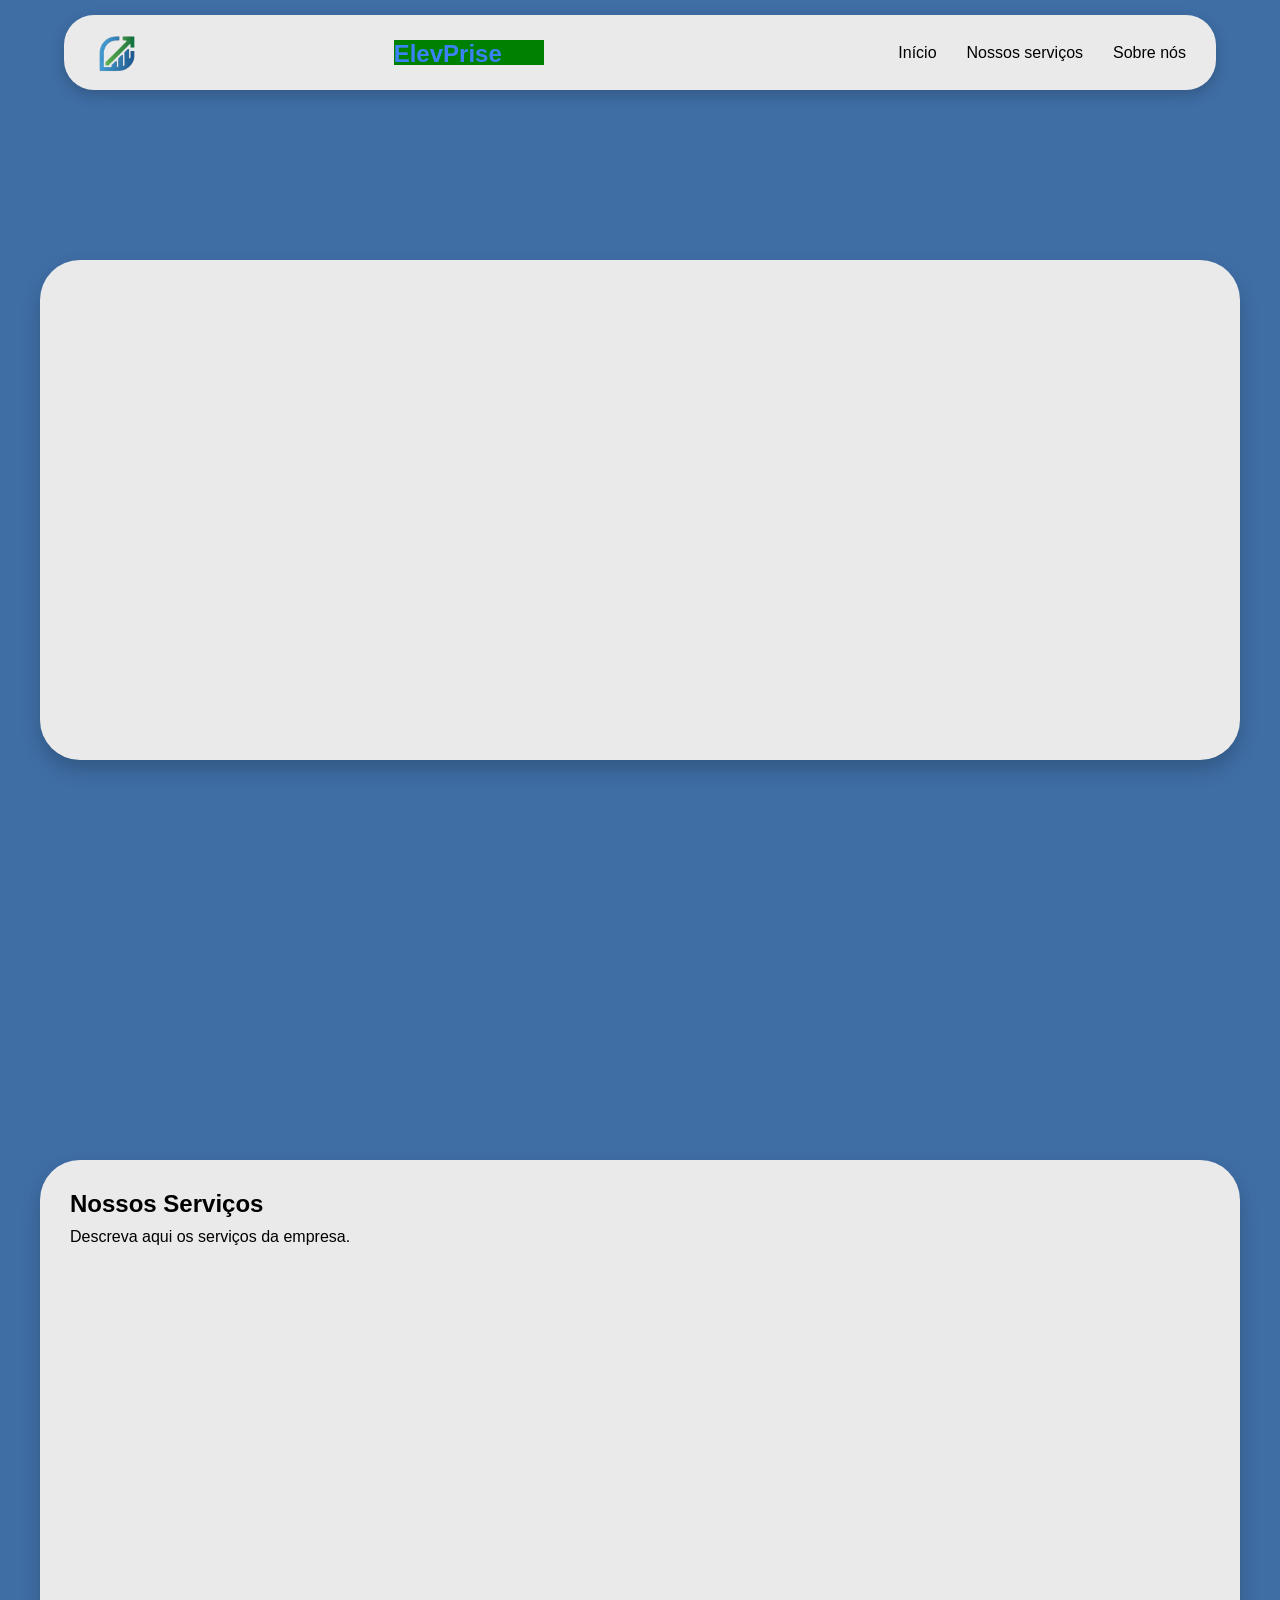
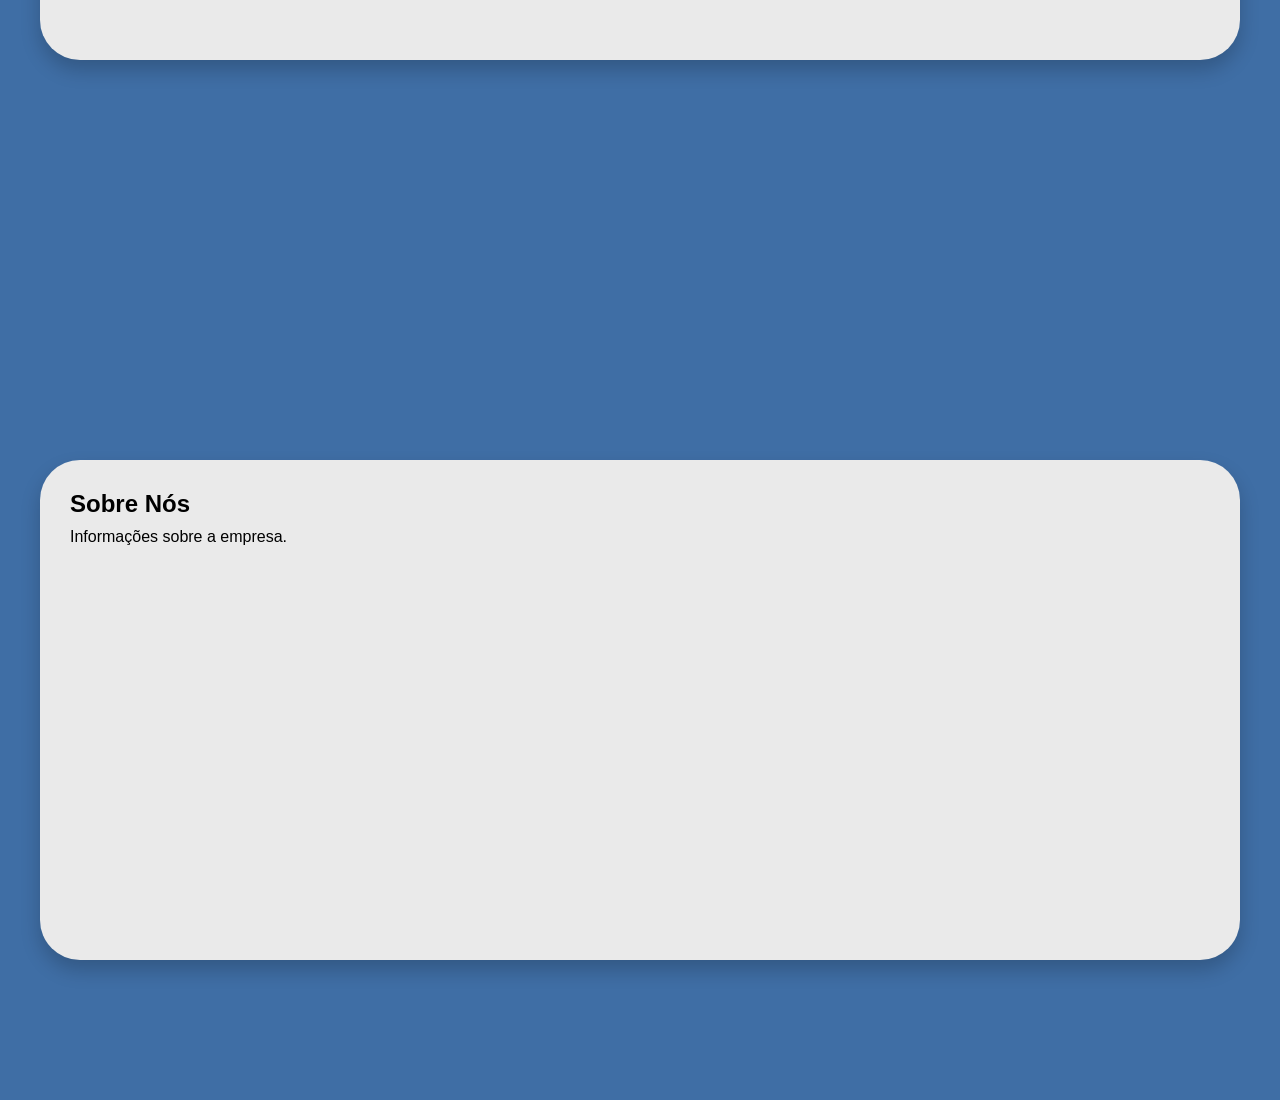
==== index.html @ 260c991c "base do site" ====
<!DOCTYPE html>
<html lang="pt-BR">
<head>
    <meta charset="UTF-8">
    <meta name="viewport" content="width=device-width, initial-scale=1.0">
    <title>ElevPrise</title>
    <link rel="stylesheet" href="style.css">
</head>
<body>

    <!-- HEADER -->
    <header>
        <div class="container nav">
            <div class="logo_simbol"></div>
            <div class="logo">ElevPrise</div>

            <nav>
                <ul>
                    <li><a href="#home">Início</a></li>
                    <li><a href="#servicos">Nossos serviços</a></li>
                    <li><a href="#sobre">Sobre nós</a></li>
                </ul>
            </nav>
        </div>
    </header>

    <!-- HERO -->
     <div class="body_site">
    <section id="home" class="section hero">
        <div class="box"></div>
    </section>

    <!-- SERVIÇOS -->
    <section id="servicos" class="section blue">
        <div class="box">
            <h2>Nossos Serviços</h2>
            <p>Descreva aqui os serviços da empresa.</p>
        </div>
    </section>

    <!-- SOBRE -->
    <section id="sobre" class="section blue">
        <div class="box">
            <h2>Sobre Nós</h2>
            <p>Informações sobre a empresa.</p>
        </div>
    </section>
    </div>

    <script src="script.js"></script>
</body>
</html>
---- style.css ----
/* RESET */
* {
    margin: 0;
    padding: 0;
    box-sizing: border-box;
    font-family: Arial, sans-serif;
}

/* BODY */
body {
    background: #1e1e1e;
}

/* HEADER FIXO */
header {
    position: fixed;
    top: 0;
    width: 100%;
    z-index: 1000;
    padding: 15px 0;
}

/* NAVBAR */
.nav {
    width: 90%;
    margin: auto;
    background: #eaeaea;
    border-radius: 30px;
    padding: 15px 30px;
    display: flex;
    justify-content: space-between;
    align-items: center;

    box-shadow: 0 5px 15px rgba(0,0,0,0.2);
}

/* LOGO */
.logo_simbol{
    display: flex;
    width: 45px;
    height: 45px;
    background-image:url(./src/img/elev_prise_logo.png);
    background-size: cover;

}
.logo {
    display: flex;
     width: 150px;
    height: 25px;
    margin-right: 100px;
    font-size: 24px;
    font-weight: bold;
    color: #3b82f6;
    background-image: url(./src/img/ele_pise_nome.png);
    background-size: cover;
    background-color: green;  
}

/* MENU */
nav ul {
    display: flex;
    list-style: none;
    gap: 30px;
}

nav a {
    text-decoration: none;
    color: #000;
    font-weight: 500;
    transition: 0.3s;
}

nav a:hover {
    color: #3b82f6;
}

/* SECTIONS */
.section {
    min-height: 100vh;
    padding-top: 120px; /* espaço pro header */
    display: flex;
    justify-content: center;
    align-items: center;
}

/* CORES */
.hero {
    background: #3f6ea5;
}

.blue {
    background: #3f6ea5;
}

/* BOXES (igual ao seu layout) */
.box {
    width: 100%;
    max-width: 1200px;
    height: 500px;
    background: #eaeaea;
    border-radius: 40px;
    padding: 30px;

    box-shadow: 0 10px 20px rgba(0,0,0,0.2);
}

/* TEXT */
h2 {
    margin-bottom: 10px;
}
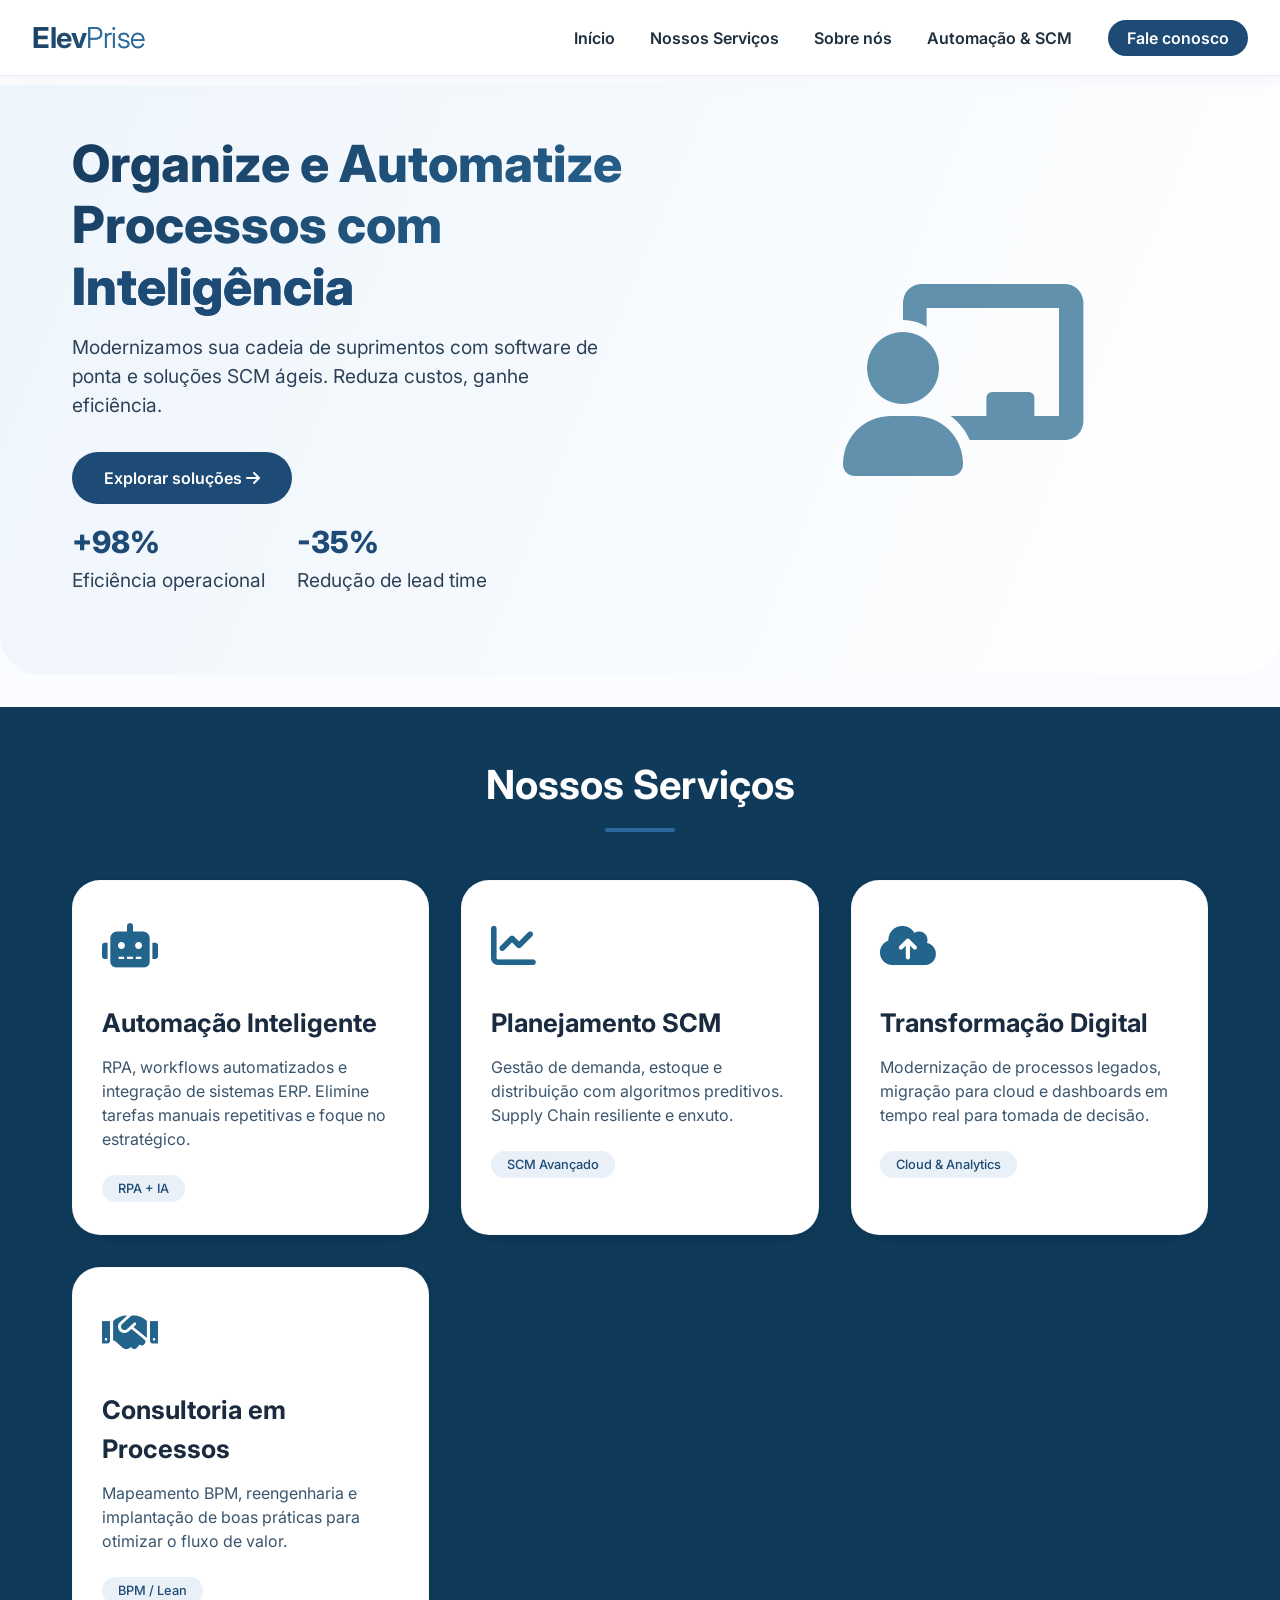
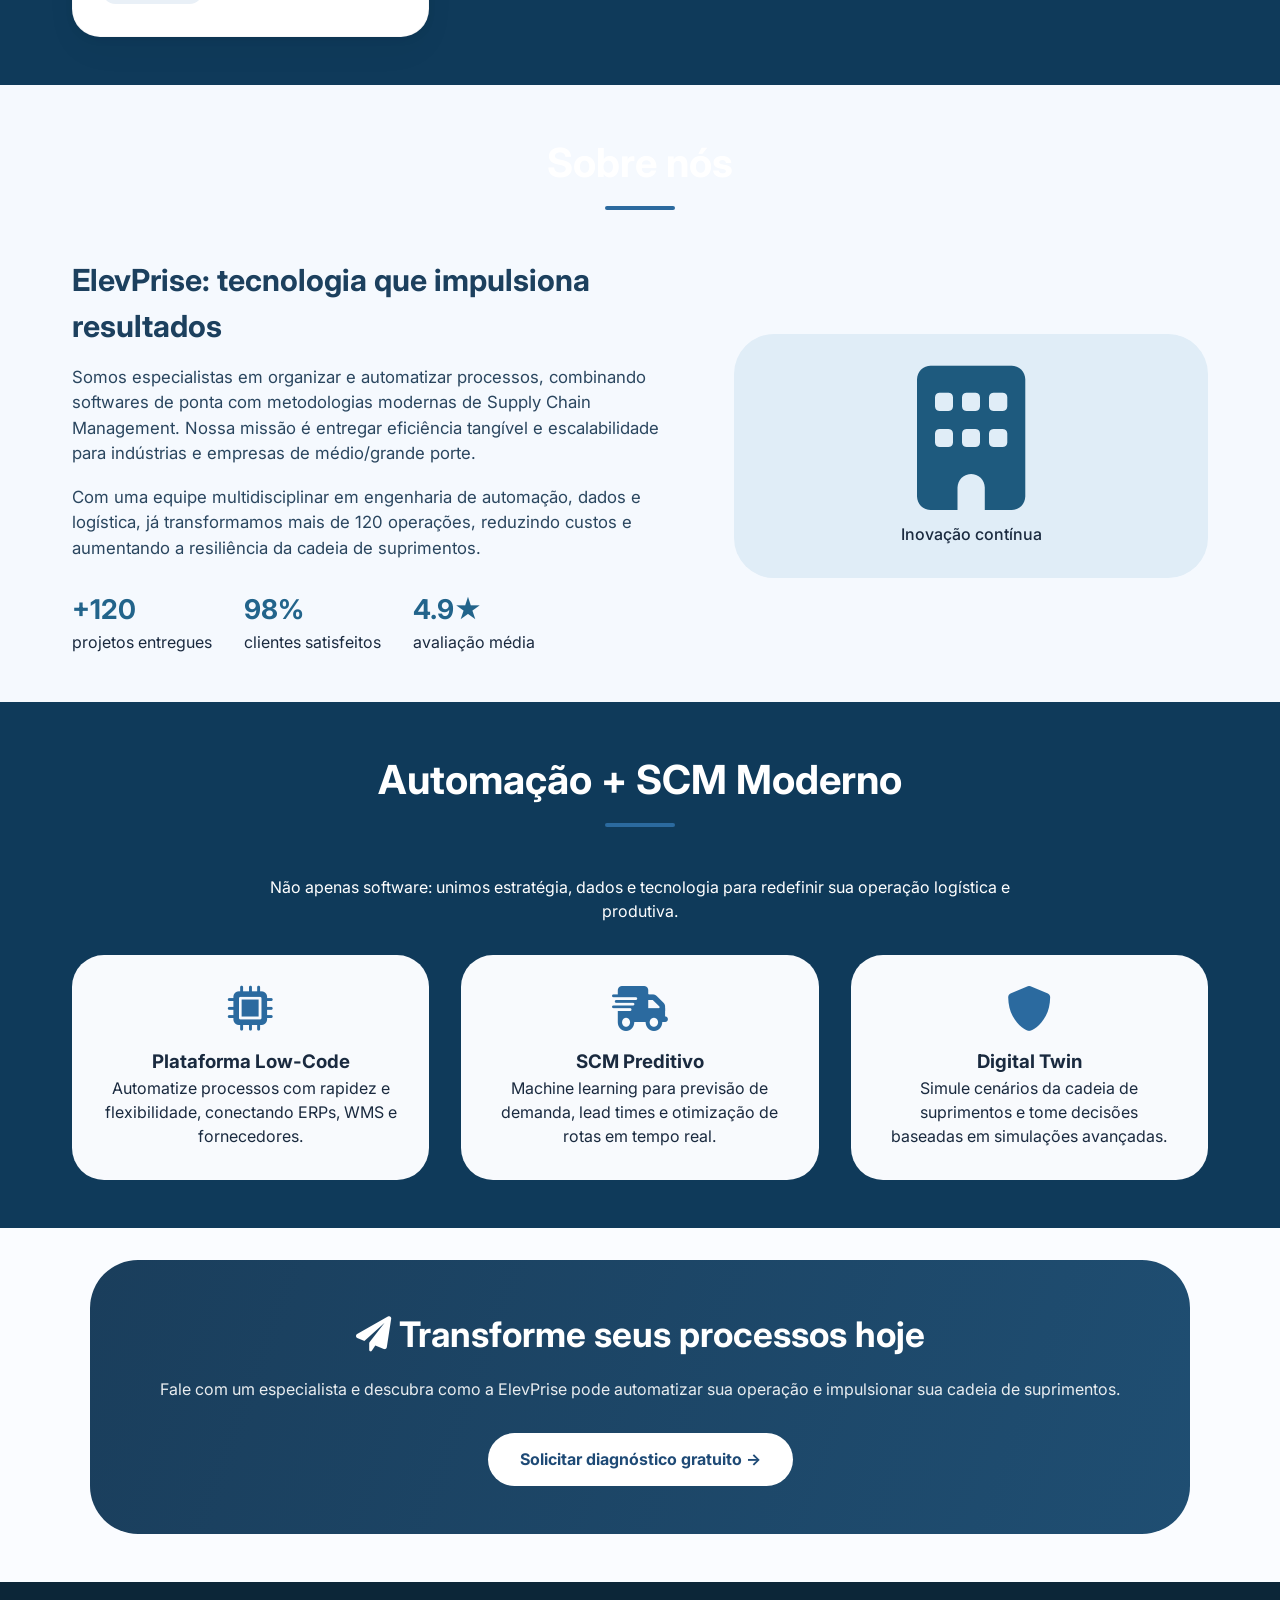
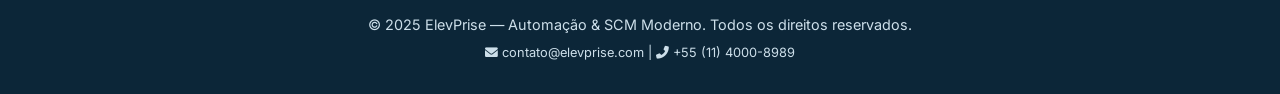
==== commit 4c3ac430: "alterou a estrutura do site" ====
--- a/index.html
+++ b/index.html
@@ -2,51 +2,688 @@
 <html lang="pt-BR">
 <head>
     <meta charset="UTF-8">
-    <meta name="viewport" content="width=device-width, initial-scale=1.0">
-    <title>ElevPrise</title>
-    <link rel="stylesheet" href="style.css">
+    <meta name="viewport" content="width=device-width, initial-scale=1.0, user-scalable=yes">
+    <title>ElevPrise | Automação e SCM Moderno</title>
+    <!-- Google Fonts para tipografia moderna e clean -->
+    <link href="https://fonts.googleapis.com/css2?family=Inter:opsz,wght@14..32,300;14..32,400;14..32,500;14..32,600;14..32,700&display=swap" rel="stylesheet">
+    <!-- Font Awesome 6 (free icons) -->
+    <link rel="stylesheet" href="https://cdnjs.cloudflare.com/ajax/libs/font-awesome/6.0.0-beta3/css/all.min.css">
+    <style>
+        /* RESET & BASE */
+        * {
+            margin: 0;
+            padding: 0;
+            box-sizing: border-box;
+        }
+
+        body {
+            font-family: 'Inter', sans-serif;
+            background-color: #fafcff;
+            color: #1a2a3f;
+            scroll-behavior: smooth; /* suavidade adicional */
+            line-height: 1.5;
+        }
+
+        /* --- NAVBAR FIXA (topo fixo) --- */
+        .navbar {
+            position: fixed;
+            top: 0;
+            left: 0;
+            width: 100%;
+            background: rgba(255, 255, 255, 0.96);
+            backdrop-filter: blur(8px);
+            box-shadow: 0 4px 20px rgba(0, 0, 0, 0.03), 0 1px 0 rgba(0, 0, 0, 0.05);
+            z-index: 1000;
+            padding: 1rem 2rem;
+            transition: all 0.2s ease;
+        }
+
+        .nav-container {
+            max-width: 1280px;
+            margin: 0 auto;
+            display: flex;
+            align-items: center;
+            justify-content: space-between;
+            flex-wrap: wrap;
+        }
+
+        .logo {
+            font-size: 1.8rem;
+            font-weight: 700;
+            letter-spacing: -0.5px;
+            background: linear-gradient(135deg, #1A3E60, #2B5F8A);
+            background-clip: text;
+            -webkit-background-clip: text;
+            color: transparent;
+            cursor: default;
+        }
+
+        .logo span {
+            font-weight: 300;
+            color: #2c6e9e;
+            background: none;
+            -webkit-background-clip: unset;
+            background-clip: unset;
+            color: #2c6e9e;
+        }
+
+        .nav-links {
+            display: flex;
+            gap: 2.2rem;
+            list-style: none;
+        }
+
+        .nav-links li a {
+            text-decoration: none;
+            font-weight: 600;
+            font-size: 1rem;
+            color: #1e2f3e;
+            transition: 0.2s;
+            padding: 0.5rem 0;
+            border-bottom: 2px solid transparent;
+        }
+
+        .nav-links li a:hover {
+            color: #2b6a9f;
+            border-bottom-color: #2b6a9f;
+        }
+
+        /* Botão contato no navbar (opcional, mas moderno) */
+        .nav-btn {
+            background: #1e4a76;
+            color: white !important;
+            padding: 0.5rem 1.2rem !important;
+            border-radius: 40px;
+            border-bottom: none !important;
+            transition: 0.2s;
+        }
+
+        .nav-btn:hover {
+            background: #0f3b5e;
+            transform: translateY(-1px);
+        }
+
+        /* MAIN CONTENT: espaçamento para compensar navbar fixa */
+        main {
+            padding-top: 85px;
+        }
+
+        /* Seções padrão */
+        section {
+            scroll-margin-top: 90px; /* ancora suave para navbar fixa não cobrir título */
+        }
+
+        .container {
+            max-width: 1200px;
+            margin: 0 auto;
+            padding: 3rem 2rem;
+        }
+
+        /* Hero (início) */
+        .hero {
+            background: linear-gradient(112deg, #eef5fc 0%, #ffffff 100%);
+            border-radius: 0 0 40px 40px;
+            margin-bottom: 2rem;
+        }
+
+        .hero-grid {
+            display: flex;
+            align-items: center;
+            justify-content: space-between;
+            flex-wrap: wrap;
+            gap: 2rem;
+        }
+
+        .hero-content {
+            flex: 1;
+        }
+
+        .hero-content h1 {
+            font-size: 3.2rem;
+            font-weight: 800;
+            line-height: 1.2;
+            background: linear-gradient(145deg, #163A5C, #2C6E9E);
+            background-clip: text;
+            -webkit-background-clip: text;
+            color: transparent;
+            margin-bottom: 1rem;
+        }
+
+        .hero-content p {
+            font-size: 1.2rem;
+            color: #2c4258;
+            max-width: 550px;
+            margin-bottom: 2rem;
+        }
+
+        .hero-stats {
+            display: flex;
+            gap: 2rem;
+            margin-top: 1rem;
+        }
+
+        .stat-item h3 {
+            font-size: 1.9rem;
+            font-weight: 800;
+            color: #1e4a76;
+        }
+
+        .hero-image {
+            flex: 0.8;
+            text-align: center;
+        }
+
+        .hero-image i {
+            font-size: 12rem;
+            color: #22648b;
+            opacity: 0.7;
+        }
+
+        .btn-primary {
+            background: #1e4a76;
+            color: white;
+            padding: 0.9rem 2rem;
+            border-radius: 40px;
+            font-weight: 600;
+            border: none;
+            cursor: pointer;
+            transition: 0.2s;
+            font-size: 1rem;
+            display: inline-block;
+            text-decoration: none;
+        }
+
+        .btn-primary:hover {
+            background: #0f3a5a;
+            transform: translateY(-2px);
+            box-shadow: 0 8px 20px rgba(0,0,0,0.05);
+        }
+
+        /* Seção Nossos Serviços */
+        .servicos {
+            background-color: #0f3a5a;
+        }
+
+        .section-title {
+            font-size: 2.5rem;
+            font-weight: 700;
+            text-align: center;
+            margin-bottom: 3rem;
+            position: relative;
+            color: #fff;
+        }
+
+        .section-title:after {
+            content: '';
+            width: 70px;
+            height: 4px;
+            background: #2b6a9f;
+            display: block;
+            margin: 0.8rem auto 0;
+            border-radius: 4px;
+        }
+
+        .cards-grid {
+            display: grid;
+            grid-template-columns: repeat(auto-fit, minmax(290px, 1fr));
+            gap: 2rem;
+        }
+
+        .card {
+            background: white;
+            border-radius: 28px;
+            padding: 2rem 1.8rem;
+            box-shadow: 0 15px 35px rgba(0, 0, 0, 0.03), 0 3px 8px rgba(0, 0, 0, 0.05);
+            transition: all 0.25s ease;
+            border: 1px solid rgba(0,0,0,0.03);
+        }
+
+        .card:hover {
+            transform: translateY(-6px);
+            box-shadow: 0 25px 40px rgba(0, 0, 0, 0.08);
+            border-color: #cbdde9;
+        }
+
+        .card-icon {
+            font-size: 2.8rem;
+            color: #22648b;
+            margin-bottom: 1.5rem;
+        }
+
+        .card h3 {
+            font-size: 1.6rem;
+            margin-bottom: 0.8rem;
+        }
+
+        .card p {
+            color: #3a556e;
+            margin-bottom: 1.5rem;
+        }
+
+        .badge {
+            display: inline-block;
+            background: #e9f0f7;
+            padding: 0.25rem 1rem;
+            border-radius: 20px;
+            font-size: 0.8rem;
+            font-weight: 500;
+            color: #1e4a76;
+        }
+
+        /* Seção Sobre Nós */
+        .sobre {
+            background: #f5f9fe;
+        }
+
+        .sobre-content {
+            display: flex;
+            flex-wrap: wrap;
+            gap: 3rem;
+            align-items: center;
+        }
+
+        .sobre-text {
+            flex: 1.2;
+        }
+
+        .sobre-text h3 {
+            font-size: 1.9rem;
+            margin-bottom: 1rem;
+            color: #1c405e;
+        }
+
+        .sobre-text p {
+            margin-bottom: 1.2rem;
+            font-size: 1.05rem;
+            color: #2a465f;
+        }
+
+        .sobre-stats {
+            display: flex;
+            gap: 2rem;
+            margin-top: 1.8rem;
+        }
+
+        .sobre-stats div strong {
+            font-size: 1.7rem;
+            color: #22648b;
+        }
+
+        .sobre-img {
+            flex: 0.8;
+            background: #e0edf7;
+            border-radius: 40px;
+            padding: 2rem;
+            text-align: center;
+        }
+
+        .sobre-img i {
+            font-size: 9rem;
+            color: #1e5a7e;
+        }
+
+        /* Seção Automação SCM (diferencial moderno) */
+        .automacao {
+            background:#0f3a5a;
+;
+        }
+
+        .diferencial-grid {
+            display: flex;
+            flex-wrap: wrap;
+            gap: 2rem;
+            margin-top: 2rem;
+        }
+
+        .dif-item {
+            flex: 1;
+            background: #f8fafd;
+            border-radius: 32px;
+            padding: 2rem;
+            text-align: center;
+            transition: 0.2s;
+        }
+
+        .dif-item i {
+            font-size: 2.8rem;
+            color: #2b6a9f;
+            margin-bottom: 1rem;
+        }
+
+        /* Contato / CTA final */
+        .contato {
+            background: linear-gradient(110deg, #1a3e5c, #1f4e72);
+            color: white;
+            border-radius: 48px;
+            margin: 2rem auto 3rem;
+            max-width: 1100px;
+            text-align: center;
+        }
+
+        .contato .container {
+            padding: 3rem 2rem;
+        }
+
+        .contato h2 {
+            font-size: 2.2rem;
+            margin-bottom: 1rem;
+        }
+
+        .contato p {
+            margin-bottom: 2rem;
+            opacity: 0.9;
+        }
+
+        .btn-light {
+            background: white;
+            color: #1e4a76;
+            padding: 0.9rem 2rem;
+            border-radius: 40px;
+            font-weight: 700;
+            text-decoration: none;
+            transition: 0.2s;
+            display: inline-block;
+        }
+
+        .btn-light:hover {
+            background: #eef3fc;
+            transform: scale(1.02);
+        }
+
+        /* Footer */
+        footer {
+            background: #0c2638;
+            color: #cddfea;
+            padding: 2rem;
+            text-align: center;
+            font-size: 0.9rem;
+            margin-top: 2rem;
+        }
+
+        /* Responsivo */
+        @media (max-width: 800px) {
+            .nav-container {
+                flex-direction: column;
+                gap: 1rem;
+            }
+            .nav-links {
+                gap: 1.2rem;
+                flex-wrap: wrap;
+                justify-content: center;
+            }
+            .hero-content h1 {
+                font-size: 2.2rem;
+            }
+            .hero-image i {
+                font-size: 7rem;
+            }
+            .section-title {
+                font-size: 2rem;
+            }
+            .container {
+                padding: 2rem 1.5rem;
+            }
+        }
+
+        @media (max-width: 550px) {
+            .hero-stats {
+                flex-direction: column;
+                gap: 0.5rem;
+            }
+            .cards-grid {
+                grid-template-columns: 1fr;
+            }
+            .sobre-stats {
+                flex-direction: column;
+                gap: 0.8rem;
+            }
+        }
+
+        /* animação de fade leve (extra) */
+        .fade-up {
+            animation: fadeUp 0.6s ease-out;
+        }
+        @keyframes fadeUp {
+            from {
+                opacity: 0;
+                transform: translateY(18px);
+            }
+            to {
+                opacity: 1;
+                transform: translateY(0);
+            }
+        }
+    </style>
 </head>
 <body>
 
-    <!-- HEADER -->
-    <header>
-        <div class="container nav">
-            <div class="logo_simbol"></div>
-            <div class="logo">ElevPrise</div>
-
-            <nav>
-                <ul>
-                    <li><a href="#home">Início</a></li>
-                    <li><a href="#servicos">Nossos serviços</a></li>
-                    <li><a href="#sobre">Sobre nós</a></li>
-                </ul>
-            </nav>
+    <!-- BARRA FIXA (topo) com navegação interna -->
+    <nav class="navbar">
+        <div class="nav-container">
+            <div class="logo">Elev<span>Prise</span></div>
+            <ul class="nav-links">
+                <li><a href="#home">Início</a></li>
+                <li><a href="#servicos">Nossos Serviços</a></li>
+                <li><a href="#sobre">Sobre nós</a></li>
+                <li><a href="#automacao">Automação & SCM</a></li>
+                <li><a href="#contato" class="nav-btn">Fale conosco</a></li>
+            </ul>
         </div>
-    </header>
-
-    <!-- HERO -->
-     <div class="body_site">
-    <section id="home" class="section hero">
-        <div class="box"></div>
-    </section>
-
-    <!-- SERVIÇOS -->
-    <section id="servicos" class="section blue">
-        <div class="box">
-            <h2>Nossos Serviços</h2>
-            <p>Descreva aqui os serviços da empresa.</p>
+    </nav>
+
+    <main>
+        <!-- Seção home (âncora #home) - igual à primeira imagem visual: apresentação com destaque -->
+        <section id="home" class="hero">
+            <div class="container">
+                <div class="hero-grid">
+                    <div class="hero-content fade-up">
+                        <h1>Organize e Automatize<br>Processos com <span style="color:#1e4a76;">Inteligência</span></h1>
+                        <p>Modernizamos sua cadeia de suprimentos com software de ponta e soluções SCM ágeis. Reduza custos, ganhe eficiência.</p>
+                        <a href="#servicos" class="btn-primary">Explorar soluções <i class="fas fa-arrow-right"></i></a>
+                        <div class="hero-stats">
+                            <div class="stat-item"><h3>+98%</h3><p>Eficiência operacional</p></div>
+                            <div class="stat-item"><h3>-35%</h3><p>Redução de lead time</p></div>
+                        </div>
+                    </div>
+                    <div class="hero-image">
+                        <i class="fas fa-chalkboard-user"></i>
+                        <!-- ícone representando automação -->
+                    </div>
+                </div>
+            </div>
+        </section>
+
+        <!-- NOSSOS SERVIÇOS - Conteúdo correspondente à foto 2 e 1, quando clicar no botão do topo direciona até aqui -->
+        <section id="servicos" class="servicos">
+            <div class="container">
+                <h2 class="section-title">Nossos Serviços</h2>
+                <div class="cards-grid">
+                    <div class="card">
+                        <div class="card-icon"><i class="fas fa-robot"></i></div>
+                        <h3>Automação Inteligente</h3>
+                        <p>RPA, workflows automatizados e integração de sistemas ERP. Elimine tarefas manuais repetitivas e foque no estratégico.</p>
+                        <span class="badge">RPA + IA</span>
+                    </div>
+                    <div class="card">
+                        <div class="card-icon"><i class="fas fa-chart-line"></i></div>
+                        <h3>Planejamento SCM</h3>
+                        <p>Gestão de demanda, estoque e distribuição com algoritmos preditivos. Supply Chain resiliente e enxuto.</p>
+                        <span class="badge">SCM Avançado</span>
+                    </div>
+                    <div class="card">
+                        <div class="card-icon"><i class="fas fa-cloud-upload-alt"></i></div>
+                        <h3>Transformação Digital</h3>
+                        <p>Modernização de processos legados, migração para cloud e dashboards em tempo real para tomada de decisão.</p>
+                        <span class="badge">Cloud & Analytics</span>
+                    </div>
+                    <div class="card">
+                        <div class="card-icon"><i class="fas fa-handshake"></i></div>
+                        <h3>Consultoria em Processos</h3>
+                        <p>Mapeamento BPM, reengenharia e implantação de boas práticas para otimizar o fluxo de valor.</p>
+                        <span class="badge">BPM / Lean</span>
+                    </div>
+                </div>
+            </div>
+        </section>
+
+        <!-- SOBRE NÓS -->
+        <section id="sobre" class="sobre">
+            <div class="container">
+                <h2 class="section-title" >Sobre nós</h2>
+                <div class="sobre-content">
+                    <div class="sobre-text">
+                        <h3>ElevPrise: tecnologia que impulsiona resultados</h3>
+                        <p>Somos especialistas em organizar e automatizar processos, combinando softwares de ponta com metodologias modernas de Supply Chain Management. Nossa missão é entregar eficiência tangível e escalabilidade para indústrias e empresas de médio/grande porte.</p>
+                        <p>Com uma equipe multidisciplinar em engenharia de automação, dados e logística, já transformamos mais de 120 operações, reduzindo custos e aumentando a resiliência da cadeia de suprimentos.</p>
+                        <div class="sobre-stats">
+                            <div><strong>+120</strong> <br>projetos entregues</div>
+                            <div><strong>98%</strong> <br>clientes satisfeitos</div>
+                            <div><strong>4.9★</strong> <br>avaliação média</div>
+                        </div>
+                    </div>
+                    <div class="sobre-img">
+                        <i class="fas fa-building"></i>
+                        <p style="margin-top: 12px; font-weight: 500;">Inovação contínua</p>
+                    </div>
+                </div>
+            </div>
+        </section>
+
+        <!-- Seção específica de AUTOMAÇÃO E SCM (alternativas modernas) como solicitado: "empresa que organiza e automatiza processos, por software ou alternativas modernas de scm" -->
+        <section id="automacao" class="automacao">
+            <div class="container">
+                <h2 class="section-title">Automação + SCM Moderno</h2>
+                <p style="text-align: center; max-width: 800px; margin: 0 auto 2rem auto; color: #ffffff;">Não apenas software: unimos estratégia, dados e tecnologia para redefinir sua operação logística e produtiva.</p>
+                <div class="diferencial-grid">
+                    <div class="dif-item">
+                        <i class="fas fa-microchip"></i>
+                        <h3>Plataforma Low-Code</h3>
+                        <p>Automatize processos com rapidez e flexibilidade, conectando ERPs, WMS e fornecedores.</p>
+                    </div>
+                    <div class="dif-item">
+                        <i class="fas fa-truck-fast"></i>
+                        <h3>SCM Preditivo</h3>
+                        <p>Machine learning para previsão de demanda, lead times e otimização de rotas em tempo real.</p>
+                    </div>
+                    <div class="dif-item">
+                        <i class="fas fa-shield-alt"></i>
+                        <h3>Digital Twin</h3>
+                        <p>Simule cenários da cadeia de suprimentos e tome decisões baseadas em simulações avançadas.</p>
+                    </div>
+                </div>
+            </div>
+        </section>
+
+        <!-- Área de contato / orçamento que complementa a experiência e fecha o site -->
+        <section id="contato" class="contato">
+            <div class="container">
+                <h2><i class="fas fa-paper-plane"></i> Transforme seus processos hoje</h2>
+                <p>Fale com um especialista e descubra como a ElevPrise pode automatizar sua operação e impulsionar sua cadeia de suprimentos.</p>
+                <a href="#" class="btn-light" id="openContactModal">Solicitar diagnóstico gratuito →</a>
+            </div>
+        </section>
+    </main>
+
+    <footer>
+        <p>© 2025 ElevPrise — Automação & SCM Moderno. Todos os direitos reservados.</p>
+        <p style="margin-top: 0.5rem; font-size: 0.8rem;"><i class="fas fa-envelope"></i> contato@elevprise.com  |  <i class="fas fa-phone-alt"></i> +55 (11) 4000-8989</p>
+    </footer>
+
+    <!-- Modal simples de contato para demonstrar interação (opcional, mas enriquece) -->
+    <div id="modalContato" style="display: none; position: fixed; top: 0; left: 0; width: 100%; height: 100%; background: rgba(0,0,0,0.5); backdrop-filter: blur(4px); justify-content: center; align-items: center; z-index: 2000;">
+        <div style="background: white; max-width: 450px; width: 90%; border-radius: 32px; padding: 2rem; text-align: center; box-shadow: 0 25px 40px rgba(0,0,0,0.2);">
+            <i class="fas fa-check-circle" style="font-size: 3rem; color: #1e4a76; margin-bottom: 1rem;"></i>
+            <h3 style="margin-bottom: 0.5rem;">Vamos conversar!</h3>
+            <p style="margin-bottom: 1.5rem;">Deixe seu e-mail ou telefone e retornamos em até 24h.</p>
+            <input type="email" placeholder="seu@email.com" id="modalEmail" style="width: 100%; padding: 12px; border-radius: 60px; border: 1px solid #ccc; margin-bottom: 1rem;">
+            <div style="display: flex; gap: 10px; justify-content: center;">
+                <button id="fecharModal" style="background: #eef2f5; border: none; padding: 10px 24px; border-radius: 40px; cursor: pointer;">Fechar</button>
+                <button id="enviarModal" style="background: #1e4a76; color: white; border: none; padding: 10px 24px; border-radius: 40px; cursor: pointer;">Enviar</button>
+            </div>
         </div>
-    </section>
-
-    <!-- SOBRE -->
-    <section id="sobre" class="section blue">
-        <div class="box">
-            <h2>Sobre Nós</h2>
-            <p>Informações sobre a empresa.</p>
-        </div>
-    </section>
     </div>
 
-    <script src="script.js"></script>
+    <!-- JavaScript pequeno para garantir rolagem suave adicional, fechamento de modal e uma leve interação -->
+    <script>
+        (function() {
+            // Garantir que todos os links internos com # rolem suavemente mesmo com scroll-behavior: smooth
+            const linksInternos = document.querySelectorAll('a[href^="#"]');
+            linksInternos.forEach(link => {
+                link.addEventListener('click', function(e) {
+                    const hash = this.getAttribute('href');
+                    if (hash === "#" || hash === "") return;
+                    const targetElement = document.querySelector(hash);
+                    if (targetElement) {
+                        e.preventDefault();
+                        const offsetTop = targetElement.offsetTop - 85; // compensar navbar fixa
+                        window.scrollTo({
+                            top: offsetTop,
+                            behavior: 'smooth'
+                        });
+                        // Atualizar url hash sem saltar abruptamente
+                        history.pushState(null, null, hash);
+                    }
+                });
+            });
+
+            // Modal de contato (pequeno extra, mas sem conflito)
+            const modal = document.getElementById('modalContato');
+            const openBtn = document.getElementById('openContactModal');
+            const closeModalBtn = document.getElementById('fecharModal');
+            const enviarBtn = document.getElementById('enviarModal');
+
+            if (openBtn && modal) {
+                openBtn.addEventListener('click', (e) => {
+                    e.preventDefault();
+                    modal.style.display = 'flex';
+                });
+                const closeModal = () => {
+                    modal.style.display = 'none';
+                };
+                if (closeModalBtn) closeModalBtn.addEventListener('click', closeModal);
+                if (enviarBtn) {
+                    enviarBtn.addEventListener('click', () => {
+                        const emailInput = document.getElementById('modalEmail');
+                        if (emailInput && emailInput.value.trim() !== "") {
+                            alert(`Obrigado! Em breve entraremos em contato com ${emailInput.value.trim()}.`);
+                            modal.style.display = 'none';
+                            emailInput.value = '';
+                        } else {
+                            alert("Por favor, insira um e-mail válido para contato.");
+                        }
+                    });
+                }
+                // fechar ao clicar fora do conteúdo
+                modal.addEventListener('click', (e) => {
+                    if (e.target === modal) modal.style.display = 'none';
+                });
+            }
+
+            // Adicionar uma classe de animação sutil nos cards conforme scroll (apenas para experiência)
+            const cards = document.querySelectorAll('.card, .dif-item, .sobre-text');
+            const observer = new IntersectionObserver((entries) => {
+                entries.forEach(entry => {
+                    if (entry.isIntersecting) {
+                        entry.target.style.opacity = '1';
+                        entry.target.style.transform = 'translateY(0)';
+                        observer.unobserve(entry.target);
+                    }
+                });
+            }, { threshold: 0.1, rootMargin: '0px 0px -20px 0px' });
+
+            cards.forEach(card => {
+                card.style.opacity = '0';
+                card.style.transform = 'translateY(18px)';
+                card.style.transition = 'opacity 0.5s ease, transform 0.5s ease';
+                observer.observe(card);
+            });
+
+            // garantir que hero fade-up já aparece (já tem classe fade-up)
+            document.querySelectorAll('.fade-up').forEach(el => {
+                el.style.opacity = '1';
+                el.style.transform = 'translateY(0)';
+            });
+        })();
+    </script>
 </body>
 </html>
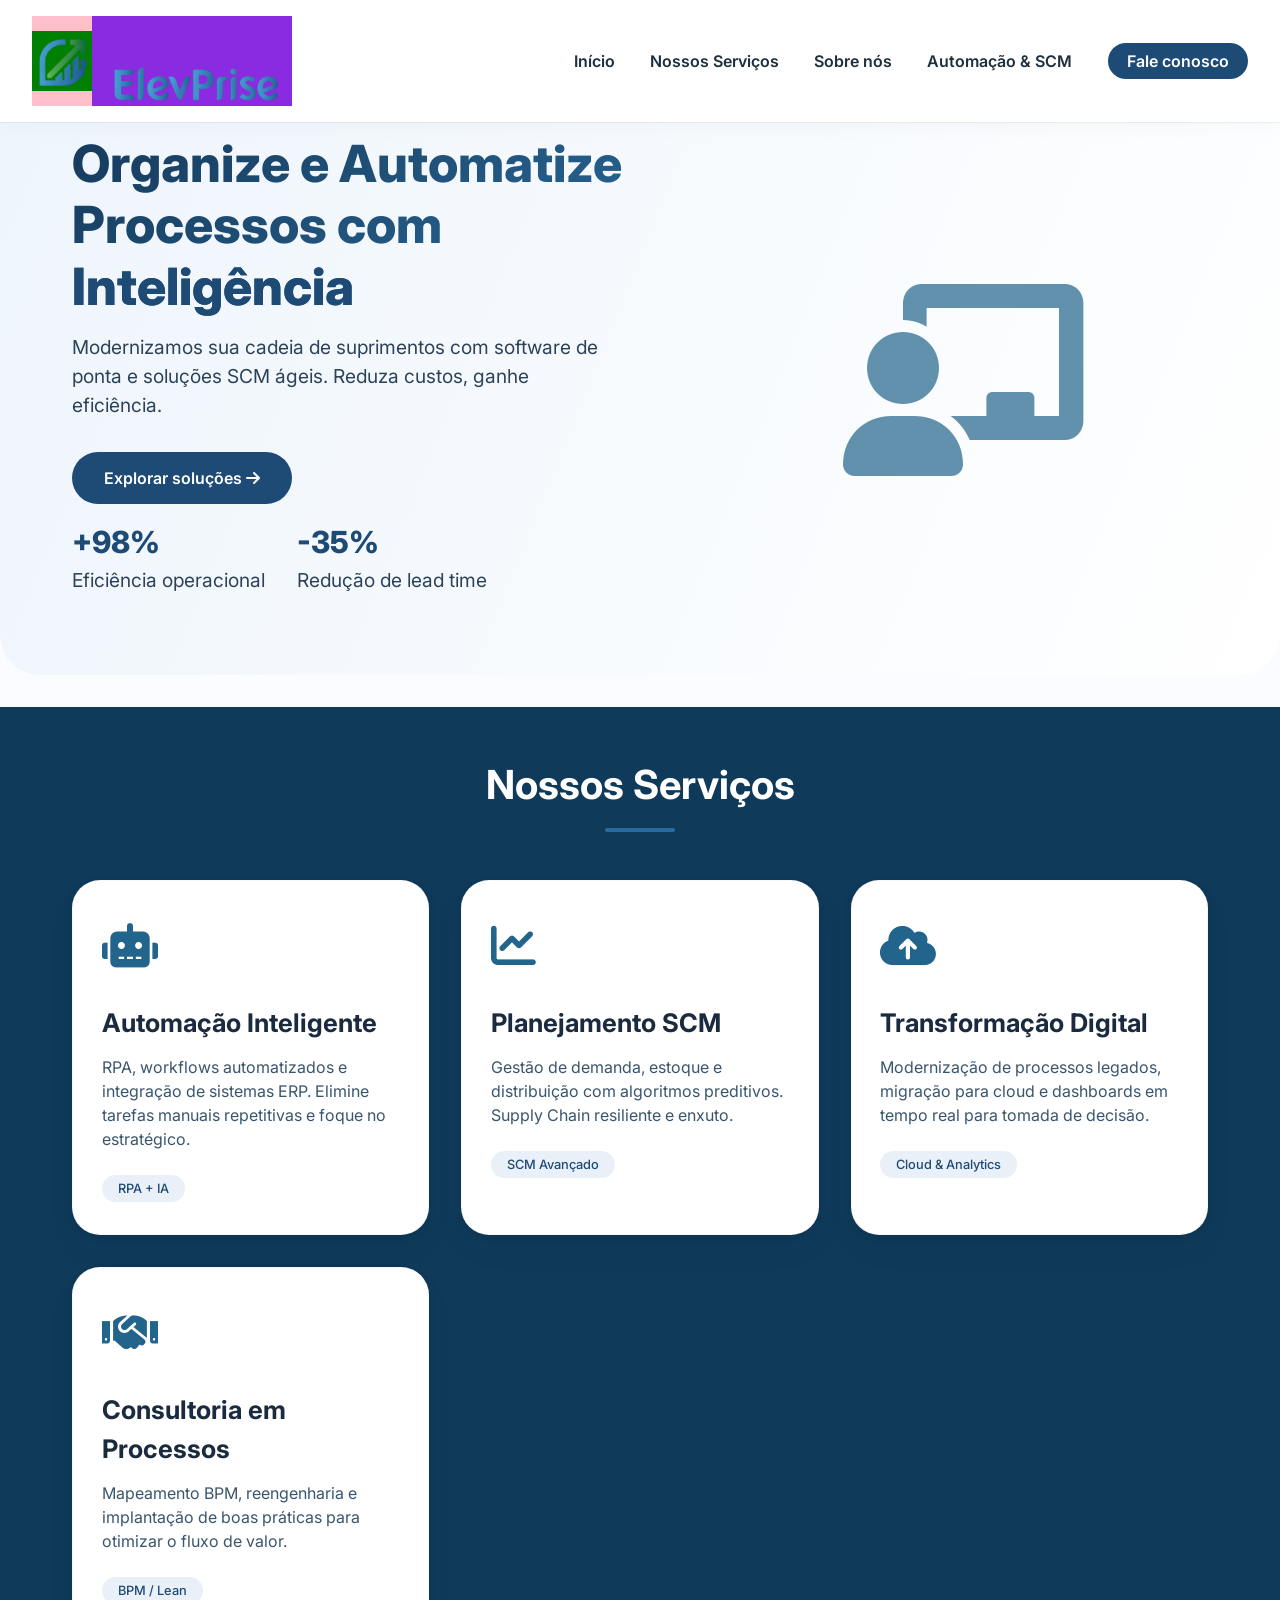
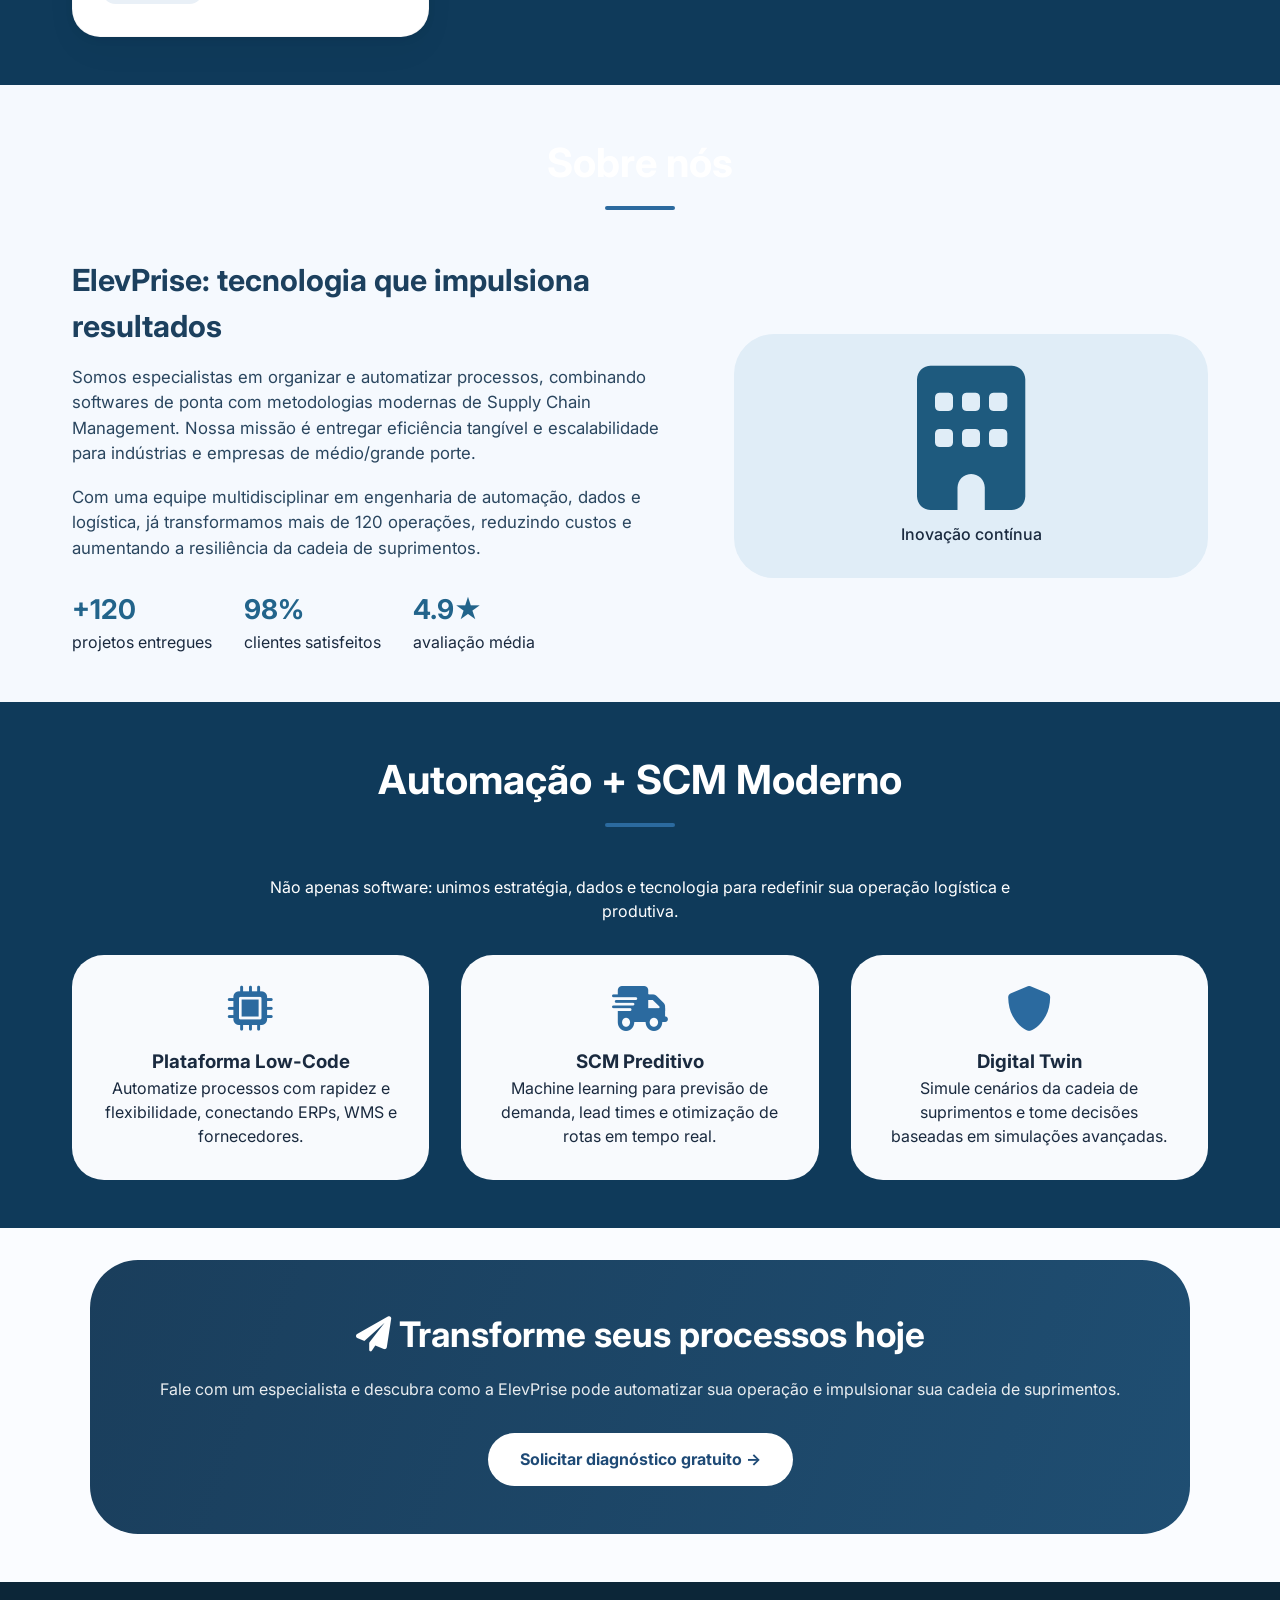
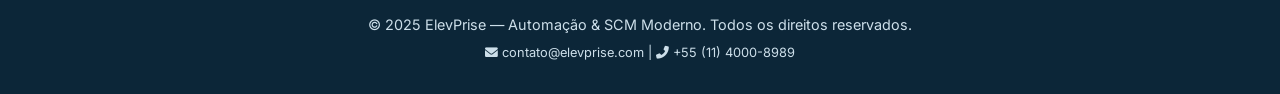
==== commit e2368c11: "coloquei a logo" ====
--- a/index.html
+++ b/index.html
@@ -46,25 +46,35 @@
             justify-content: space-between;
             flex-wrap: wrap;
         }
+        .logo_conteiner{
+            display: flex;
+            flex-direction: row;
+            align-items: center;
+            justify-content: center;
+            background-color: pink;
+        }
+
+        .img_logo{
+            width: 60px;
+            height: 60px;
+            align-items: center;
+            justify-content: center;
+            background-image: url(./src/img/elev_prise_logo.png);
+            background-size: cover;
+            background-color: green;
+
+        }
 
         .logo {
-            font-size: 1.8rem;
-            font-weight: 700;
-            letter-spacing: -0.5px;
-            background: linear-gradient(135deg, #1A3E60, #2B5F8A);
-            background-clip: text;
-            -webkit-background-clip: text;
-            color: transparent;
+            background-image: url(./src/img/ele_pise_nome.png);
+            background-size: cover;
+            width: 200px;
+            height: 90px;
             cursor: default;
-        }
-
-        .logo span {
-            font-weight: 300;
-            color: #2c6e9e;
-            background: none;
-            -webkit-background-clip: unset;
-            background-clip: unset;
-            color: #2c6e9e;
+            align-items: center;
+            justify-content: center;
+            background-color: blueviolet;
+           
         }
 
         .nav-links {
@@ -460,7 +470,10 @@
     <!-- BARRA FIXA (topo) com navegação interna -->
     <nav class="navbar">
         <div class="nav-container">
-            <div class="logo">Elev<span>Prise</span></div>
+          <div class="logo_conteiner">
+             <div class="img_logo"></div>
+             <div class="logo"></div>
+          </div>
             <ul class="nav-links">
                 <li><a href="#home">Início</a></li>
                 <li><a href="#servicos">Nossos Serviços</a></li>
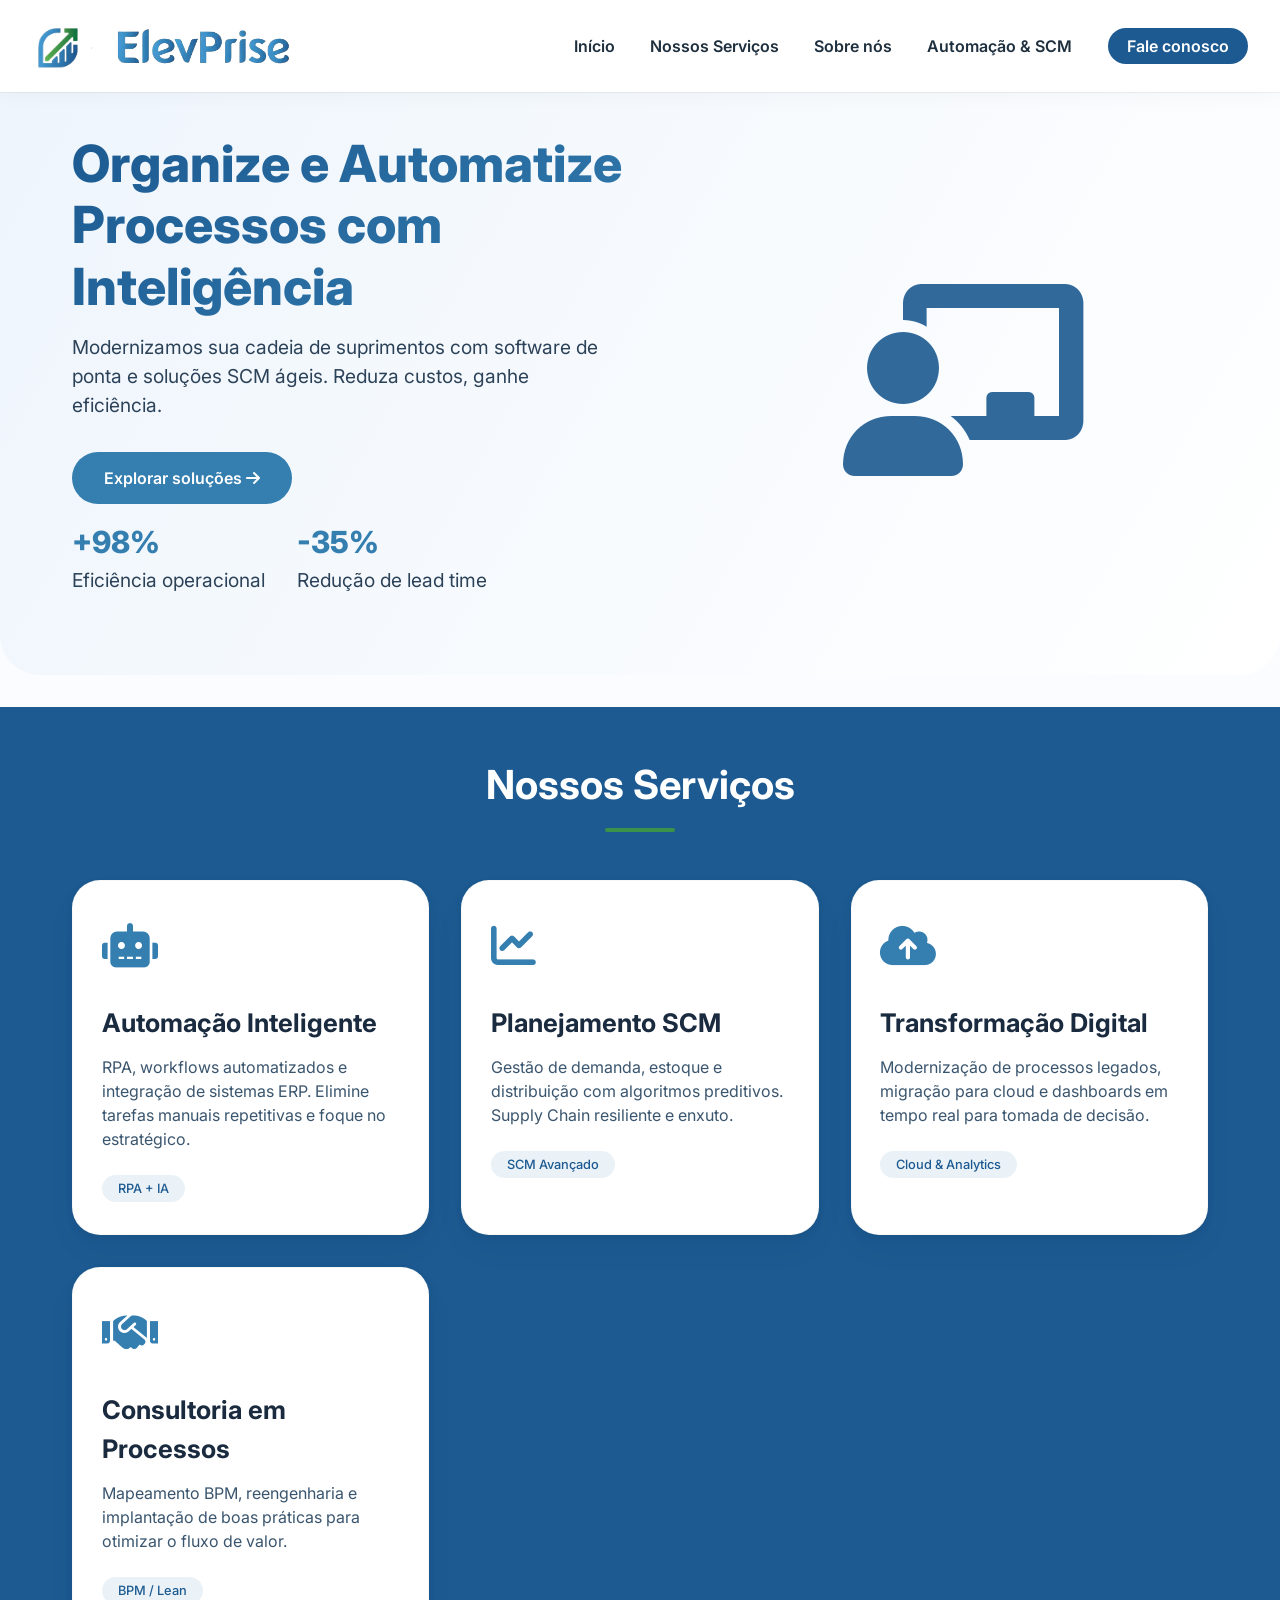
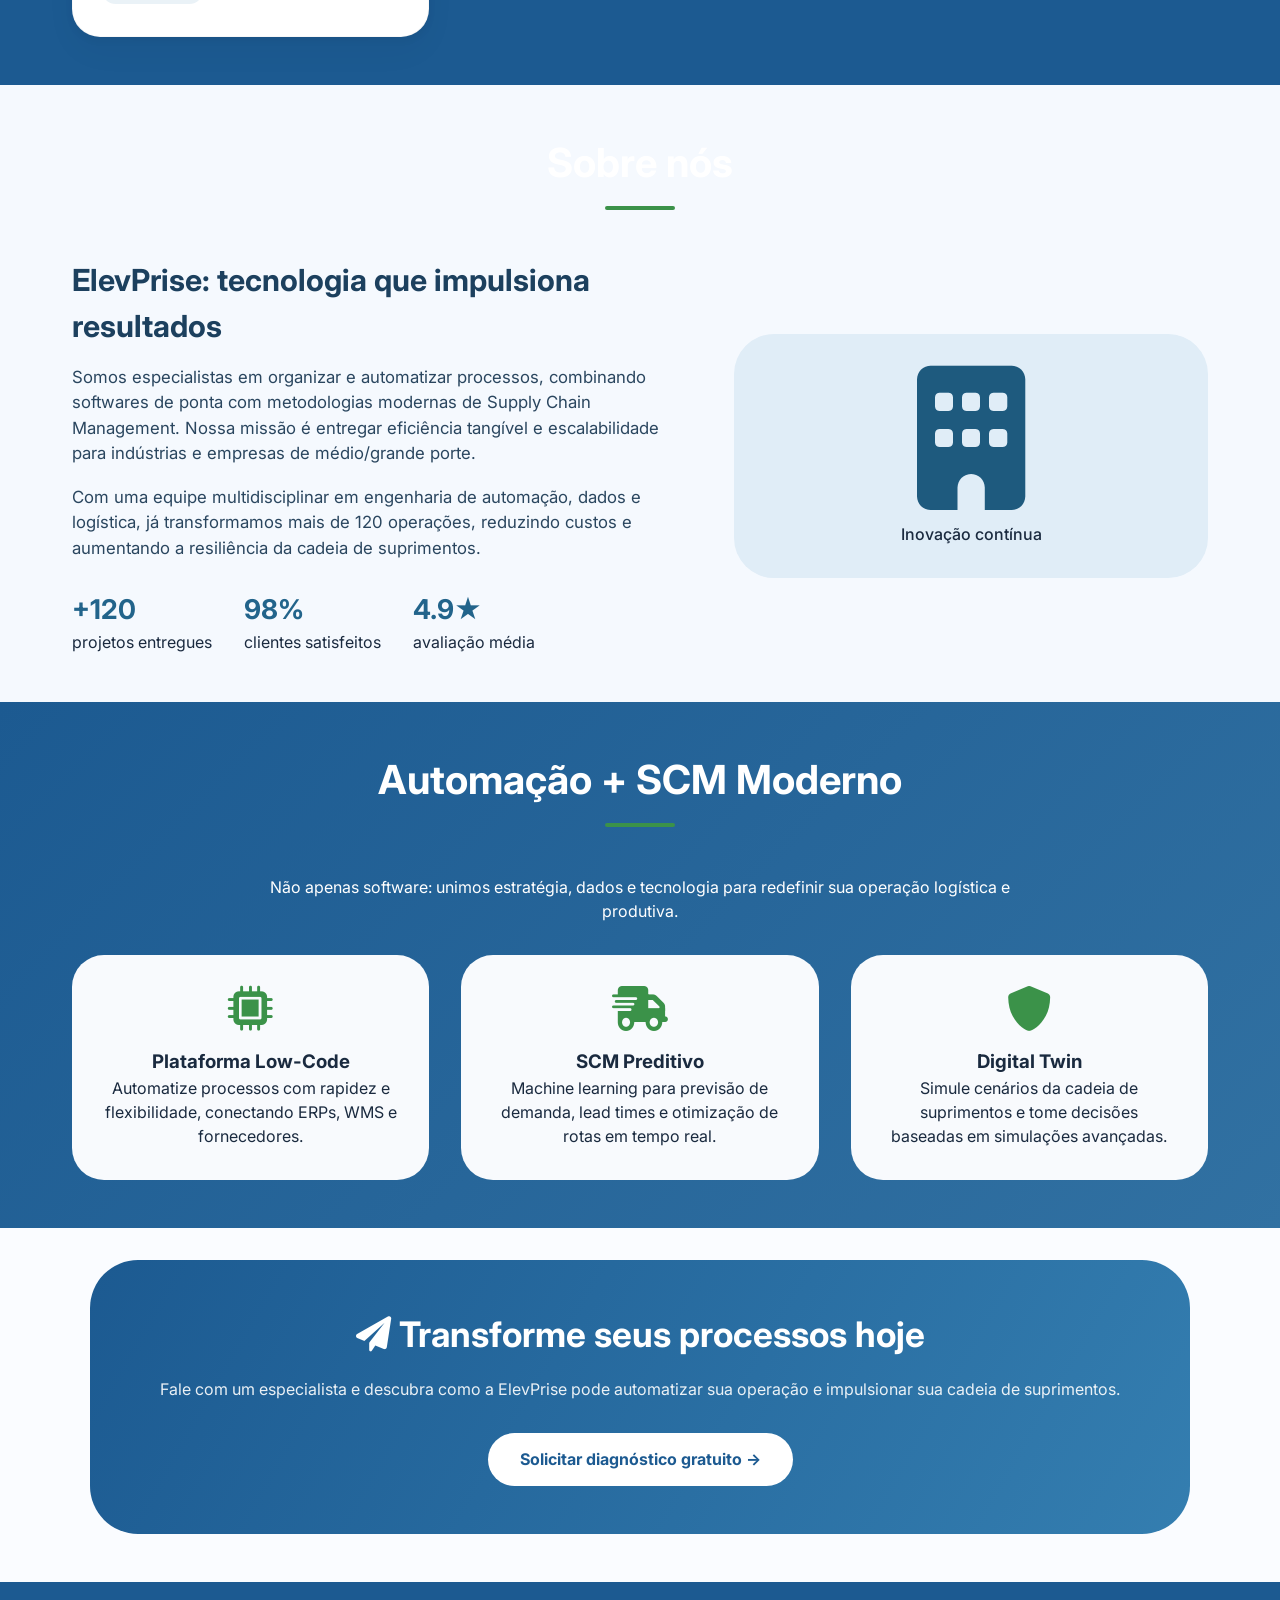
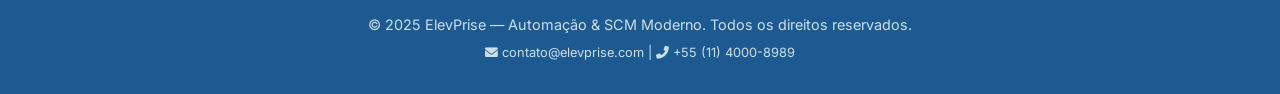
==== commit 58742412: "alterações pal" ====
--- a/index.html
+++ b/index.html
@@ -1,6 +1,7 @@
 <!DOCTYPE html>
 <html lang="pt-BR">
 <head>
+    <link rel="stylesheet" href="style.css">
     <meta charset="UTF-8">
     <meta name="viewport" content="width=device-width, initial-scale=1.0, user-scalable=yes">
     <title>ElevPrise | Automação e SCM Moderno</title>
@@ -8,462 +9,6 @@
     <link href="https://fonts.googleapis.com/css2?family=Inter:opsz,wght@14..32,300;14..32,400;14..32,500;14..32,600;14..32,700&display=swap" rel="stylesheet">
     <!-- Font Awesome 6 (free icons) -->
     <link rel="stylesheet" href="https://cdnjs.cloudflare.com/ajax/libs/font-awesome/6.0.0-beta3/css/all.min.css">
-    <style>
-        /* RESET & BASE */
-        * {
-            margin: 0;
-            padding: 0;
-            box-sizing: border-box;
-        }
-
-        body {
-            font-family: 'Inter', sans-serif;
-            background-color: #fafcff;
-            color: #1a2a3f;
-            scroll-behavior: smooth; /* suavidade adicional */
-            line-height: 1.5;
-        }
-
-        /* --- NAVBAR FIXA (topo fixo) --- */
-        .navbar {
-            position: fixed;
-            top: 0;
-            left: 0;
-            width: 100%;
-            background: rgba(255, 255, 255, 0.96);
-            backdrop-filter: blur(8px);
-            box-shadow: 0 4px 20px rgba(0, 0, 0, 0.03), 0 1px 0 rgba(0, 0, 0, 0.05);
-            z-index: 1000;
-            padding: 1rem 2rem;
-            transition: all 0.2s ease;
-        }
-
-        .nav-container {
-            max-width: 1280px;
-            margin: 0 auto;
-            display: flex;
-            align-items: center;
-            justify-content: space-between;
-            flex-wrap: wrap;
-        }
-        .logo_conteiner{
-            display: flex;
-            flex-direction: row;
-            align-items: center;
-            justify-content: center;
-            background-color: pink;
-        }
-
-        .img_logo{
-            width: 60px;
-            height: 60px;
-            align-items: center;
-            justify-content: center;
-            background-image: url(./src/img/elev_prise_logo.png);
-            background-size: cover;
-            background-color: green;
-
-        }
-
-        .logo {
-            background-image: url(./src/img/ele_pise_nome.png);
-            background-size: cover;
-            width: 200px;
-            height: 90px;
-            cursor: default;
-            align-items: center;
-            justify-content: center;
-            background-color: blueviolet;
-           
-        }
-
-        .nav-links {
-            display: flex;
-            gap: 2.2rem;
-            list-style: none;
-        }
-
-        .nav-links li a {
-            text-decoration: none;
-            font-weight: 600;
-            font-size: 1rem;
-            color: #1e2f3e;
-            transition: 0.2s;
-            padding: 0.5rem 0;
-            border-bottom: 2px solid transparent;
-        }
-
-        .nav-links li a:hover {
-            color: #2b6a9f;
-            border-bottom-color: #2b6a9f;
-        }
-
-        /* Botão contato no navbar (opcional, mas moderno) */
-        .nav-btn {
-            background: #1e4a76;
-            color: white !important;
-            padding: 0.5rem 1.2rem !important;
-            border-radius: 40px;
-            border-bottom: none !important;
-            transition: 0.2s;
-        }
-
-        .nav-btn:hover {
-            background: #0f3b5e;
-            transform: translateY(-1px);
-        }
-
-        /* MAIN CONTENT: espaçamento para compensar navbar fixa */
-        main {
-            padding-top: 85px;
-        }
-
-        /* Seções padrão */
-        section {
-            scroll-margin-top: 90px; /* ancora suave para navbar fixa não cobrir título */
-        }
-
-        .container {
-            max-width: 1200px;
-            margin: 0 auto;
-            padding: 3rem 2rem;
-        }
-
-        /* Hero (início) */
-        .hero {
-            background: linear-gradient(112deg, #eef5fc 0%, #ffffff 100%);
-            border-radius: 0 0 40px 40px;
-            margin-bottom: 2rem;
-        }
-
-        .hero-grid {
-            display: flex;
-            align-items: center;
-            justify-content: space-between;
-            flex-wrap: wrap;
-            gap: 2rem;
-        }
-
-        .hero-content {
-            flex: 1;
-        }
-
-        .hero-content h1 {
-            font-size: 3.2rem;
-            font-weight: 800;
-            line-height: 1.2;
-            background: linear-gradient(145deg, #163A5C, #2C6E9E);
-            background-clip: text;
-            -webkit-background-clip: text;
-            color: transparent;
-            margin-bottom: 1rem;
-        }
-
-        .hero-content p {
-            font-size: 1.2rem;
-            color: #2c4258;
-            max-width: 550px;
-            margin-bottom: 2rem;
-        }
-
-        .hero-stats {
-            display: flex;
-            gap: 2rem;
-            margin-top: 1rem;
-        }
-
-        .stat-item h3 {
-            font-size: 1.9rem;
-            font-weight: 800;
-            color: #1e4a76;
-        }
-
-        .hero-image {
-            flex: 0.8;
-            text-align: center;
-        }
-
-        .hero-image i {
-            font-size: 12rem;
-            color: #22648b;
-            opacity: 0.7;
-        }
-
-        .btn-primary {
-            background: #1e4a76;
-            color: white;
-            padding: 0.9rem 2rem;
-            border-radius: 40px;
-            font-weight: 600;
-            border: none;
-            cursor: pointer;
-            transition: 0.2s;
-            font-size: 1rem;
-            display: inline-block;
-            text-decoration: none;
-        }
-
-        .btn-primary:hover {
-            background: #0f3a5a;
-            transform: translateY(-2px);
-            box-shadow: 0 8px 20px rgba(0,0,0,0.05);
-        }
-
-        /* Seção Nossos Serviços */
-        .servicos {
-            background-color: #0f3a5a;
-        }
-
-        .section-title {
-            font-size: 2.5rem;
-            font-weight: 700;
-            text-align: center;
-            margin-bottom: 3rem;
-            position: relative;
-            color: #fff;
-        }
-
-        .section-title:after {
-            content: '';
-            width: 70px;
-            height: 4px;
-            background: #2b6a9f;
-            display: block;
-            margin: 0.8rem auto 0;
-            border-radius: 4px;
-        }
-
-        .cards-grid {
-            display: grid;
-            grid-template-columns: repeat(auto-fit, minmax(290px, 1fr));
-            gap: 2rem;
-        }
-
-        .card {
-            background: white;
-            border-radius: 28px;
-            padding: 2rem 1.8rem;
-            box-shadow: 0 15px 35px rgba(0, 0, 0, 0.03), 0 3px 8px rgba(0, 0, 0, 0.05);
-            transition: all 0.25s ease;
-            border: 1px solid rgba(0,0,0,0.03);
-        }
-
-        .card:hover {
-            transform: translateY(-6px);
-            box-shadow: 0 25px 40px rgba(0, 0, 0, 0.08);
-            border-color: #cbdde9;
-        }
-
-        .card-icon {
-            font-size: 2.8rem;
-            color: #22648b;
-            margin-bottom: 1.5rem;
-        }
-
-        .card h3 {
-            font-size: 1.6rem;
-            margin-bottom: 0.8rem;
-        }
-
-        .card p {
-            color: #3a556e;
-            margin-bottom: 1.5rem;
-        }
-
-        .badge {
-            display: inline-block;
-            background: #e9f0f7;
-            padding: 0.25rem 1rem;
-            border-radius: 20px;
-            font-size: 0.8rem;
-            font-weight: 500;
-            color: #1e4a76;
-        }
-
-        /* Seção Sobre Nós */
-        .sobre {
-            background: #f5f9fe;
-        }
-
-        .sobre-content {
-            display: flex;
-            flex-wrap: wrap;
-            gap: 3rem;
-            align-items: center;
-        }
-
-        .sobre-text {
-            flex: 1.2;
-        }
-
-        .sobre-text h3 {
-            font-size: 1.9rem;
-            margin-bottom: 1rem;
-            color: #1c405e;
-        }
-
-        .sobre-text p {
-            margin-bottom: 1.2rem;
-            font-size: 1.05rem;
-            color: #2a465f;
-        }
-
-        .sobre-stats {
-            display: flex;
-            gap: 2rem;
-            margin-top: 1.8rem;
-        }
-
-        .sobre-stats div strong {
-            font-size: 1.7rem;
-            color: #22648b;
-        }
-
-        .sobre-img {
-            flex: 0.8;
-            background: #e0edf7;
-            border-radius: 40px;
-            padding: 2rem;
-            text-align: center;
-        }
-
-        .sobre-img i {
-            font-size: 9rem;
-            color: #1e5a7e;
-        }
-
-        /* Seção Automação SCM (diferencial moderno) */
-        .automacao {
-            background:#0f3a5a;
-;
-        }
-
-        .diferencial-grid {
-            display: flex;
-            flex-wrap: wrap;
-            gap: 2rem;
-            margin-top: 2rem;
-        }
-
-        .dif-item {
-            flex: 1;
-            background: #f8fafd;
-            border-radius: 32px;
-            padding: 2rem;
-            text-align: center;
-            transition: 0.2s;
-        }
-
-        .dif-item i {
-            font-size: 2.8rem;
-            color: #2b6a9f;
-            margin-bottom: 1rem;
-        }
-
-        /* Contato / CTA final */
-        .contato {
-            background: linear-gradient(110deg, #1a3e5c, #1f4e72);
-            color: white;
-            border-radius: 48px;
-            margin: 2rem auto 3rem;
-            max-width: 1100px;
-            text-align: center;
-        }
-
-        .contato .container {
-            padding: 3rem 2rem;
-        }
-
-        .contato h2 {
-            font-size: 2.2rem;
-            margin-bottom: 1rem;
-        }
-
-        .contato p {
-            margin-bottom: 2rem;
-            opacity: 0.9;
-        }
-
-        .btn-light {
-            background: white;
-            color: #1e4a76;
-            padding: 0.9rem 2rem;
-            border-radius: 40px;
-            font-weight: 700;
-            text-decoration: none;
-            transition: 0.2s;
-            display: inline-block;
-        }
-
-        .btn-light:hover {
-            background: #eef3fc;
-            transform: scale(1.02);
-        }
-
-        /* Footer */
-        footer {
-            background: #0c2638;
-            color: #cddfea;
-            padding: 2rem;
-            text-align: center;
-            font-size: 0.9rem;
-            margin-top: 2rem;
-        }
-
-        /* Responsivo */
-        @media (max-width: 800px) {
-            .nav-container {
-                flex-direction: column;
-                gap: 1rem;
-            }
-            .nav-links {
-                gap: 1.2rem;
-                flex-wrap: wrap;
-                justify-content: center;
-            }
-            .hero-content h1 {
-                font-size: 2.2rem;
-            }
-            .hero-image i {
-                font-size: 7rem;
-            }
-            .section-title {
-                font-size: 2rem;
-            }
-            .container {
-                padding: 2rem 1.5rem;
-            }
-        }
-
-        @media (max-width: 550px) {
-            .hero-stats {
-                flex-direction: column;
-                gap: 0.5rem;
-            }
-            .cards-grid {
-                grid-template-columns: 1fr;
-            }
-            .sobre-stats {
-                flex-direction: column;
-                gap: 0.8rem;
-            }
-        }
-
-        /* animação de fade leve (extra) */
-        .fade-up {
-            animation: fadeUp 0.6s ease-out;
-        }
-        @keyframes fadeUp {
-            from {
-                opacity: 0;
-                transform: translateY(18px);
-            }
-            to {
-                opacity: 1;
-                transform: translateY(0);
-            }
-        }
-    </style>
 </head>
 <body>
 
@@ -490,7 +35,7 @@
             <div class="container">
                 <div class="hero-grid">
                     <div class="hero-content fade-up">
-                        <h1>Organize e Automatize<br>Processos com <span style="color:#1e4a76;">Inteligência</span></h1>
+                        <h1>Organize e Automatize<br>Processos com Inteligência</h1>
                         <p>Modernizamos sua cadeia de suprimentos com software de ponta e soluções SCM ágeis. Reduza custos, ganhe eficiência.</p>
                         <a href="#servicos" class="btn-primary">Explorar soluções <i class="fas fa-arrow-right"></i></a>
                         <div class="hero-stats">
@@ -616,87 +161,7 @@
         </div>
     </div>
 
-    <!-- JavaScript pequeno para garantir rolagem suave adicional, fechamento de modal e uma leve interação -->
-    <script>
-        (function() {
-            // Garantir que todos os links internos com # rolem suavemente mesmo com scroll-behavior: smooth
-            const linksInternos = document.querySelectorAll('a[href^="#"]');
-            linksInternos.forEach(link => {
-                link.addEventListener('click', function(e) {
-                    const hash = this.getAttribute('href');
-                    if (hash === "#" || hash === "") return;
-                    const targetElement = document.querySelector(hash);
-                    if (targetElement) {
-                        e.preventDefault();
-                        const offsetTop = targetElement.offsetTop - 85; // compensar navbar fixa
-                        window.scrollTo({
-                            top: offsetTop,
-                            behavior: 'smooth'
-                        });
-                        // Atualizar url hash sem saltar abruptamente
-                        history.pushState(null, null, hash);
-                    }
-                });
-            });
+<script  src="./script.js"></script>
+</body>
 
-            // Modal de contato (pequeno extra, mas sem conflito)
-            const modal = document.getElementById('modalContato');
-            const openBtn = document.getElementById('openContactModal');
-            const closeModalBtn = document.getElementById('fecharModal');
-            const enviarBtn = document.getElementById('enviarModal');
-
-            if (openBtn && modal) {
-                openBtn.addEventListener('click', (e) => {
-                    e.preventDefault();
-                    modal.style.display = 'flex';
-                });
-                const closeModal = () => {
-                    modal.style.display = 'none';
-                };
-                if (closeModalBtn) closeModalBtn.addEventListener('click', closeModal);
-                if (enviarBtn) {
-                    enviarBtn.addEventListener('click', () => {
-                        const emailInput = document.getElementById('modalEmail');
-                        if (emailInput && emailInput.value.trim() !== "") {
-                            alert(`Obrigado! Em breve entraremos em contato com ${emailInput.value.trim()}.`);
-                            modal.style.display = 'none';
-                            emailInput.value = '';
-                        } else {
-                            alert("Por favor, insira um e-mail válido para contato.");
-                        }
-                    });
-                }
-                // fechar ao clicar fora do conteúdo
-                modal.addEventListener('click', (e) => {
-                    if (e.target === modal) modal.style.display = 'none';
-                });
-            }
-
-            // Adicionar uma classe de animação sutil nos cards conforme scroll (apenas para experiência)
-            const cards = document.querySelectorAll('.card, .dif-item, .sobre-text');
-            const observer = new IntersectionObserver((entries) => {
-                entries.forEach(entry => {
-                    if (entry.isIntersecting) {
-                        entry.target.style.opacity = '1';
-                        entry.target.style.transform = 'translateY(0)';
-                        observer.unobserve(entry.target);
-                    }
-                });
-            }, { threshold: 0.1, rootMargin: '0px 0px -20px 0px' });
-
-            cards.forEach(card => {
-                card.style.opacity = '0';
-                card.style.transform = 'translateY(18px)';
-                card.style.transition = 'opacity 0.5s ease, transform 0.5s ease';
-                observer.observe(card);
-            });
-
-            // garantir que hero fade-up já aparece (já tem classe fade-up)
-            document.querySelectorAll('.fade-up').forEach(el => {
-                el.style.opacity = '1';
-                el.style.transform = 'translateY(0)';
-            });
-        })();
-    </script>
-</body>
 </html>
--- a/style.css
+++ b/style.css
@@ -0,0 +1,462 @@
+ /* RESET & BASE */
+           
+ * {
+            margin: 0;
+            padding: 0;
+            box-sizing: border-box;
+        }
+            :root {
+        --azul-principal: #347eb0;
+        --azul-medio: #3171a2;
+        --azul-escuro: #1c5a91;
+        --verde-destaque: #3b9249;
+
+        --bg-claro: #f5f9fe;
+        --branco: #ffffff;
+    }
+
+        body {
+            font-family: 'Inter', sans-serif;
+            background-color: #fafcff;
+            color: #1a2a3f;
+            scroll-behavior: smooth; /* suavidade adicional */
+            line-height: 1.5;
+        }
+
+        /* --- NAVBAR FIXA (topo fixo) --- */
+        .navbar {
+            position: fixed;
+            top: 0;
+            left: 0;
+            width: 100%;
+             background: rgba(255, 255, 255, 0.95);
+            backdrop-filter: blur(8px);
+            box-shadow: 0 4px 20px rgba(0, 0, 0, 0.03), 0 1px 0 rgba(0, 0, 0, 0.05);
+            z-index: 1000;
+            padding: 1rem 2rem;
+            transition: all 0.2s ease;
+        }
+
+        .nav-container {
+            max-width: 1280px;
+            margin: 0 auto;
+            display: flex;
+            align-items: center;
+            justify-content: space-between;
+            flex-wrap: wrap;
+        }
+        .logo_conteiner{
+            display: flex;
+            flex-direction: row;
+            align-items: center;
+            justify-content: center;
+            width: 300;
+            height: 200;
+            gap: 10px; /* espaço entre logo e nome */
+
+        }
+        .img_logo {
+            width: 60px;
+            height: 60px;
+            background-image: url(./src/img/elev_prise_logo.png);
+            background-size: contain;
+            background-repeat: no-repeat;
+            background-position: center;
+        }
+
+            .logo {
+                width: 200px;
+                height: 60px; /* igual ao ícone */
+                background-image: url(./src/img/ele_pise_semnome.png);
+                background-size: contain;
+                background-repeat: no-repeat;
+                background-position: center;
+
+    }
+
+        .nav-links {
+            display: flex;
+            gap: 2.2rem;
+            list-style: none;
+        }
+
+        .nav-links li a {
+            text-decoration: none;
+            font-weight: 600;
+            font-size: 1rem;
+            color: #1e2f3e;
+            transition: 0.2s;
+            padding: 0.5rem 0;
+            border-bottom: 2px solid transparent;
+        }
+
+        .nav-links li a:hover {
+             color: var(--azul-principal);
+             border-bottom-color: var(--azul-principal);
+        }
+
+        /* Botão contato no navbar (opcional, mas moderno) */
+        .nav-btn {
+             background: var(--azul-escuro);
+            color: white !important;
+            padding: 0.5rem 1.2rem !important;
+            border-radius: 40px;
+            border-bottom: none !important;
+            transition: 0.2s;
+        }
+
+        .nav-btn:hover {
+            background: var(--azul-medio);
+            transform: translateY(-1px);
+        }
+
+        /* MAIN CONTENT: espaçamento para compensar navbar fixa */
+        main {
+            padding-top: 85px;
+        }
+
+        /* Seções padrão */
+        section {
+            scroll-margin-top: 90px; /* ancora suave para navbar fixa não cobrir título */
+        }
+
+        .container {
+            max-width: 1200px;
+            margin: 0 auto;
+            padding: 3rem 2rem;
+        }
+
+        /* Hero (início) */
+        .hero {
+           background: linear-gradient(120deg, #eef5fc, #ffffff);
+            border-radius: 0 0 40px 40px;
+            margin-bottom: 2rem;
+        }
+
+        .hero-grid {
+            display: flex;
+            align-items: center;
+            justify-content: space-between;
+            flex-wrap: wrap;
+            gap: 2rem;
+        }
+
+        .hero-content {
+            flex: 1;
+        }
+
+        .hero-content h1 {
+            font-size: 3.2rem;
+            font-weight: 800;
+            line-height: 1.2;
+            background: linear-gradient(145deg, var(--azul-escuro), var(--azul-principal));
+            background-clip: text;
+            -webkit-background-clip: text;
+            color: transparent;
+            margin-bottom: 1rem;
+        }
+
+        .hero-content p {
+            font-size: 1.2rem;
+            color: #2c4258;
+            max-width: 550px;
+            margin-bottom: 2rem;
+        }
+
+        .hero-stats {
+            display: flex;
+            gap: 2rem;
+            margin-top: 1rem;
+        }
+
+        .stat-item h3 {
+            font-size: 1.9rem;
+            font-weight: 800;
+             color: var(--azul-principal);
+        }
+
+        .hero-image {
+            flex: 0.8;
+            text-align: center;
+        }
+
+        .hero-image i {
+            font-size: 12rem;
+            color: var(--azul-escuro);
+            opacity: 0.9;
+        }
+
+        .btn-primary {
+            background: var(--azul-principal);
+            color: white;
+            padding: 0.9rem 2rem;
+            border-radius: 40px;
+            font-weight: 600;
+            border: none;
+            cursor: pointer;
+            transition: 0.2s;
+            font-size: 1rem;
+            display: inline-block;
+            text-decoration: none;
+        }
+
+        .btn-primary:hover {
+            background: linear-gradient(135deg, var(--azul-principal), var(--azul-medio));
+            transform: translateY(-2px);
+            box-shadow: 0 8px 20px rgba(0,0,0,0.05);
+        }
+
+        /* Seção Nossos Serviços */
+        .servicos {
+            background: var(--azul-escuro);
+        }
+
+        .section-title {
+            font-size: 2.5rem;
+            font-weight: 700;
+            text-align: center;
+            margin-bottom: 3rem;
+            position: relative;
+            color: #fff;
+        }
+
+        .section-title:after {
+            content: '';
+            width: 70px;
+            height: 4px;
+            background: var(--verde-destaque);
+            display: block;
+            margin: 0.8rem auto 0;
+            border-radius: 4px;
+        }
+
+        .cards-grid {
+            display: grid;
+            grid-template-columns: repeat(auto-fit, minmax(290px, 1fr));
+            gap: 2rem;
+        }
+
+        .card {
+            background: white;
+            border-radius: 28px;
+            padding: 2rem 1.8rem;
+            box-shadow: 0 15px 35px rgba(0, 0, 0, 0.03), 0 3px 8px rgba(0, 0, 0, 0.05);
+            transition: all 0.25s ease;
+            border: 1px solid rgba(0,0,0,0.03);
+        }
+
+        .card:hover {
+            transform: translateY(-6px);
+            box-shadow: 0 25px 40px rgba(0, 0, 0, 0.08);
+            border-color: var(--azul-principal);
+        }
+
+        .card-icon {
+            font-size: 2.8rem;
+            color: var(--azul-principal);
+            margin-bottom: 1.5rem;
+        }
+
+        .card h3 {
+            font-size: 1.6rem;
+            margin-bottom: 0.8rem;
+        }
+
+        .card p {
+            color: #3a556e;
+            margin-bottom: 1.5rem;
+        }
+
+        .badge {
+            display: inline-block;
+            padding: 0.25rem 1rem;
+            border-radius: 20px;
+            font-size: 0.8rem;
+            font-weight: 500;
+            background: rgba(52, 126, 176, 0.1);
+             color: var(--azul-escuro);
+        }
+
+        /* Seção Sobre Nós */
+        .sobre {
+            background: #f5f9fe;
+        }
+
+        .sobre-content {
+            display: flex;
+            flex-wrap: wrap;
+            gap: 3rem;
+            align-items: center;
+        }
+
+        .sobre-text {
+            flex: 1.2;
+        }
+
+        .sobre-text h3 {
+            font-size: 1.9rem;
+            margin-bottom: 1rem;
+            color: #1c405e;
+        }
+
+        .sobre-text p {
+            margin-bottom: 1.2rem;
+            font-size: 1.05rem;
+            color: #2a465f;
+        }
+
+        .sobre-stats {
+            display: flex;
+            gap: 2rem;
+            margin-top: 1.8rem;
+        }
+
+        .sobre-stats div strong {
+            font-size: 1.7rem;
+            color: #22648b;
+        }
+
+        .sobre-img {
+            flex: 0.8;
+            background: #e0edf7;
+            border-radius: 40px;
+            padding: 2rem;
+            text-align: center;
+        }
+
+        .sobre-img i {
+            font-size: 9rem;
+            color: #1e5a7e;
+        }
+
+        /* Seção Automação SCM (diferencial moderno) */
+        .automacao {
+            background: linear-gradient(135deg, var(--azul-escuro), var(--azul-medio));
+;
+        }
+
+        .diferencial-grid {
+            display: flex;
+            flex-wrap: wrap;
+            gap: 2rem;
+            margin-top: 2rem;
+        }
+
+        .dif-item {
+            flex: 1;
+            background: #f8fafd;
+            border-radius: 32px;
+            padding: 2rem;
+            text-align: center;
+            transition: 0.2s;
+        }
+
+        .dif-item i {
+            font-size: 2.8rem;
+            color: var(--verde-destaque);
+            margin-bottom: 1rem;
+        }
+
+        /* Contato / CTA final */
+        .contato {
+           background: linear-gradient(120deg, var(--azul-escuro), var(--azul-principal));
+            color: white;
+            border-radius: 48px;
+            margin: 2rem auto 3rem;
+            max-width: 1100px;
+            text-align: center;
+        }
+
+        .contato .container {
+            padding: 3rem 2rem;
+        }
+
+        .contato h2 {
+            font-size: 2.2rem;
+            margin-bottom: 1rem;
+        }
+
+        .contato p {
+            margin-bottom: 2rem;
+            opacity: 0.9;
+        }
+
+        .btn-light {
+            background: white;
+            color: var(--azul-escuro);
+            padding: 0.9rem 2rem;
+            border-radius: 40px;
+            font-weight: 700;
+            text-decoration: none;
+            transition: 0.2s;
+            display: inline-block;
+        }
+
+        .btn-light:hover {
+            background: #eef5fc;
+            transform: scale(1.02);
+        }
+
+        /* Footer */
+        footer {
+            background: var(--azul-escuro);
+            color: #cddfea;
+            padding: 2rem;
+            text-align: center;
+            font-size: 0.9rem;
+            margin-top: 2rem;
+        }
+
+        /* Responsivo */
+        @media (max-width: 800px) {
+            .nav-container {
+                flex-direction: column;
+                gap: 1rem;
+            }
+            .nav-links {
+                gap: 1.2rem;
+                flex-wrap: wrap;
+                justify-content: center;
+            }
+            .hero-content h1 {
+                font-size: 2.2rem;
+            }
+            .hero-image i {
+                font-size: 7rem;
+            }
+            .section-title {
+                font-size: 2rem;
+            }
+            .container {
+                padding: 2rem 1.5rem;
+            }
+        }
+
+        @media (max-width: 550px) {
+            .hero-stats {
+                flex-direction: column;
+                gap: 0.5rem;
+            }
+            .cards-grid {
+                grid-template-columns: 1fr;
+            }
+            .sobre-stats {
+                flex-direction: column;
+                gap: 0.8rem;
+            }
+        }
+
+        /* animação de fade leve (extra) */
+        .fade-up {
+            animation: fadeUp 0.6s ease-out;
+        }
+        @keyframes fadeUp {
+            from {
+                opacity: 0;
+                transform: translateY(18px);
+            }
+            to {
+                opacity: 1;
+                transform: translateY(0);
+            }
+        }
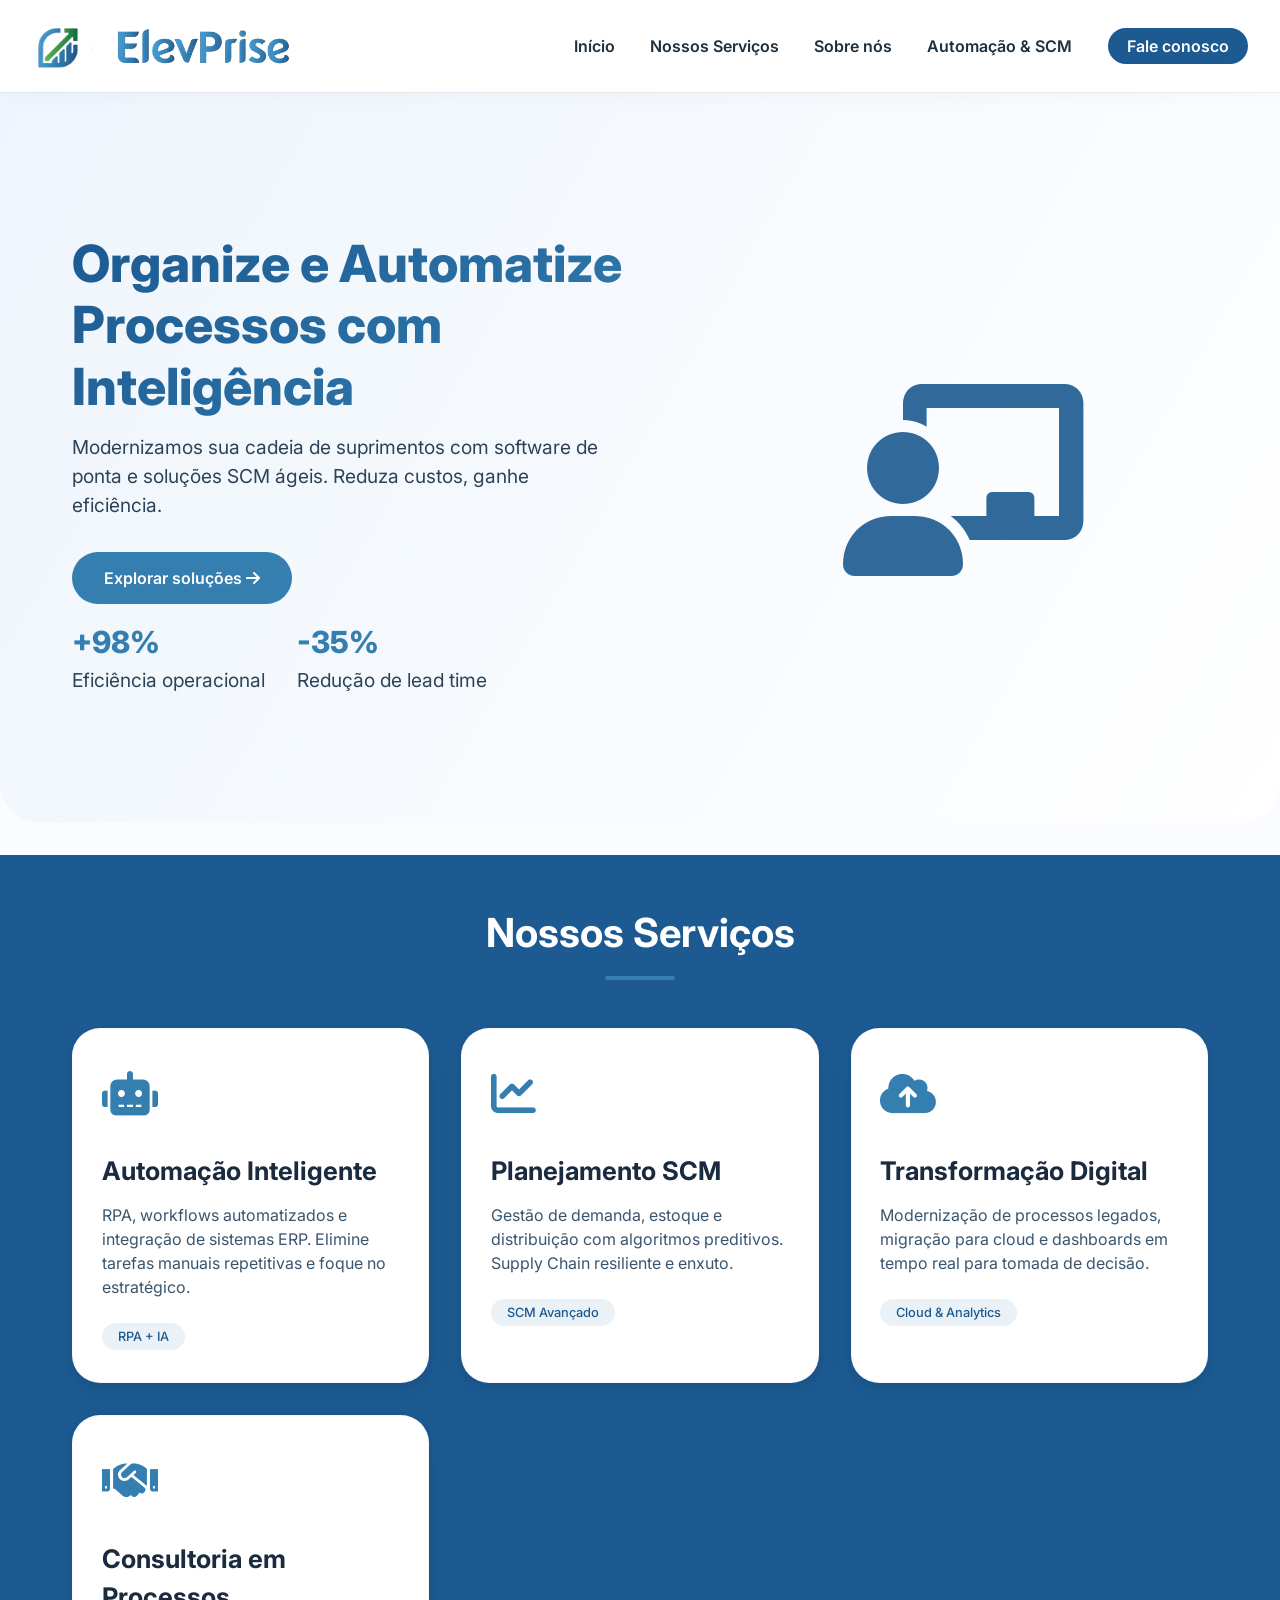
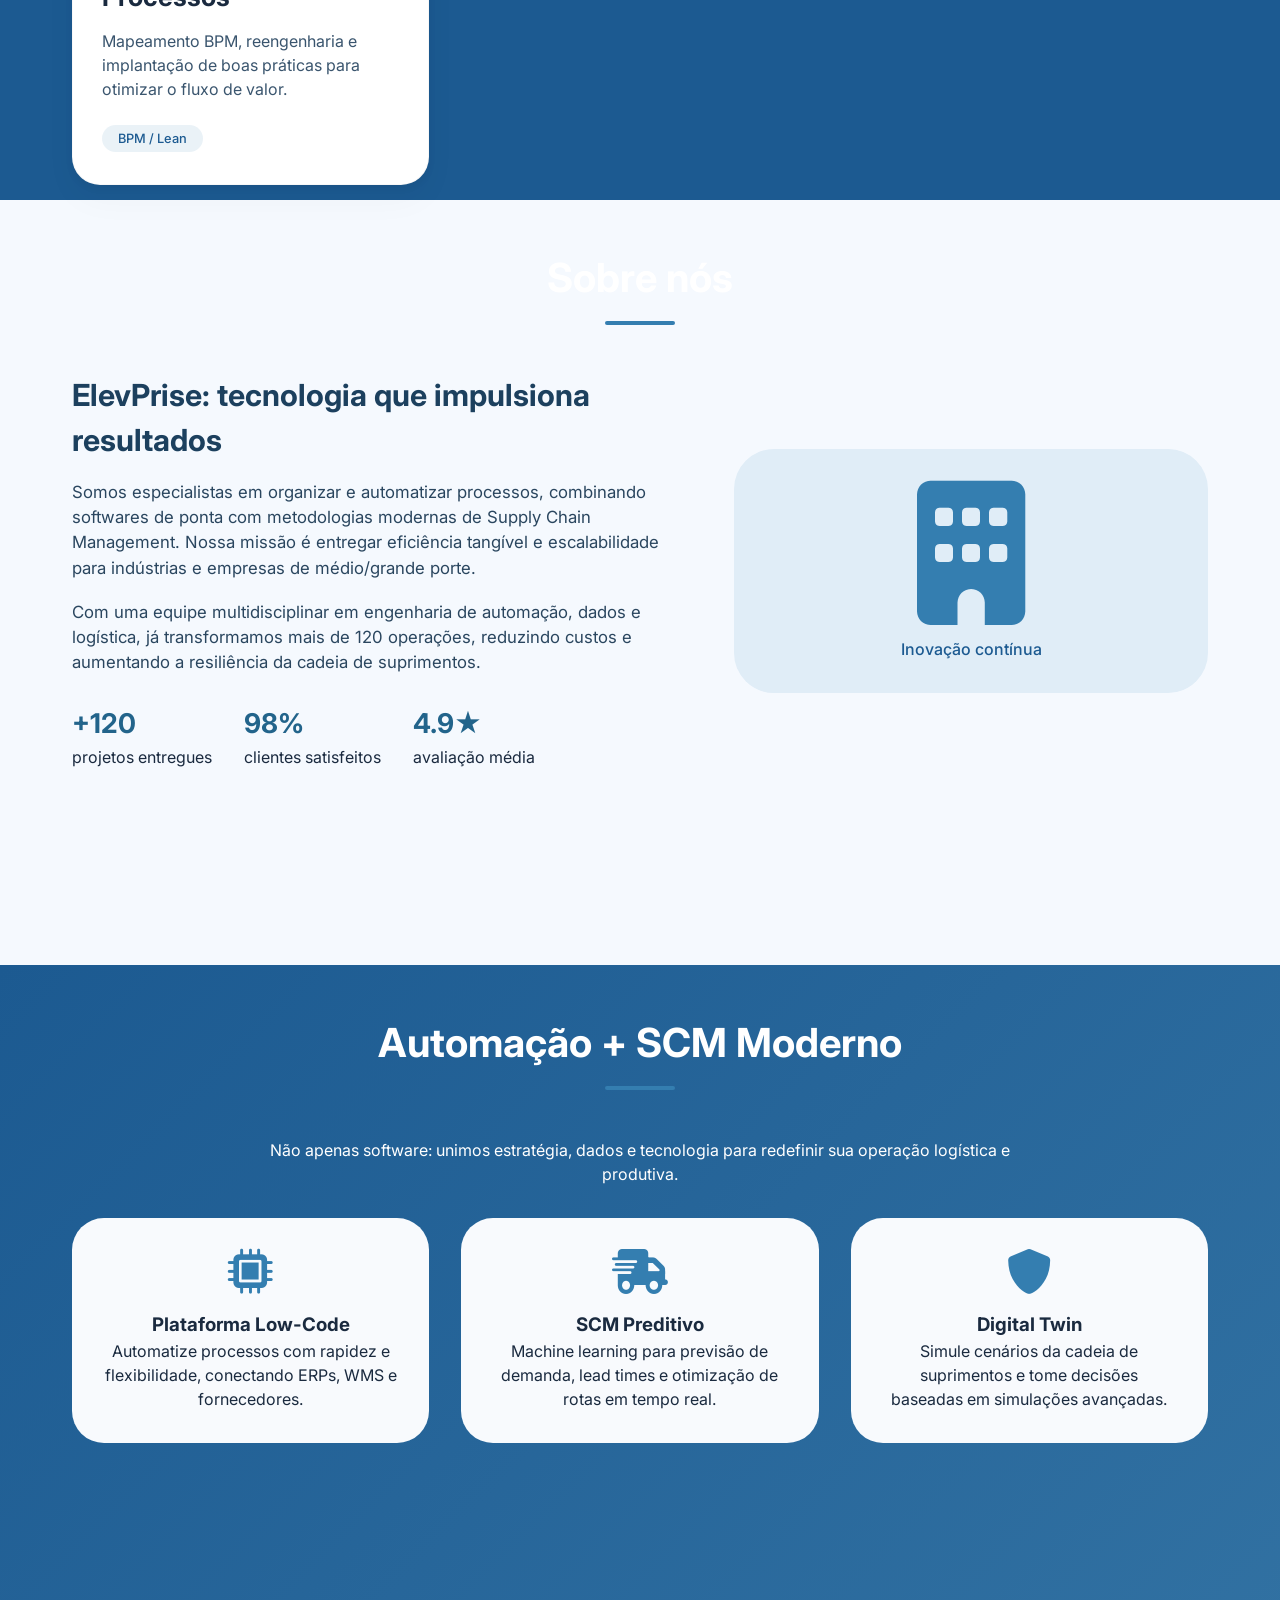
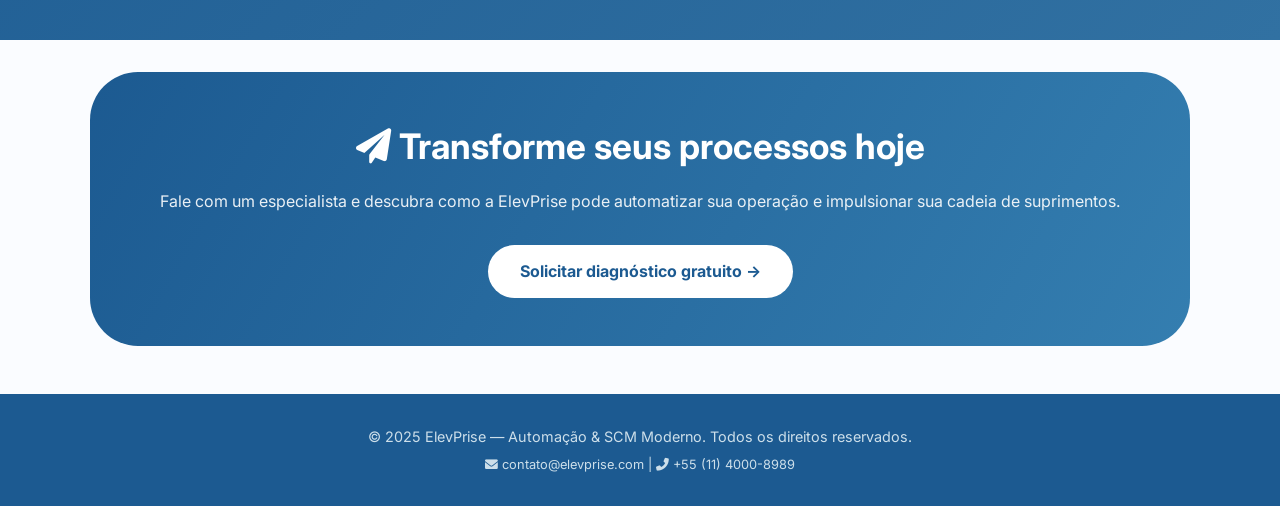
==== commit 95cd6494: "alterações na cor" ====
--- a/index.html
+++ b/index.html
@@ -101,7 +101,7 @@
                     </div>
                     <div class="sobre-img">
                         <i class="fas fa-building"></i>
-                        <p style="margin-top: 12px; font-weight: 500;">Inovação contínua</p>
+                        <p style="margin-top: 12px; font-weight: 500; color:#1c5a91;">Inovação contínua</p>
                     </div>
                 </div>
             </div>
--- a/style.css
+++ b/style.css
@@ -131,6 +131,8 @@
            background: linear-gradient(120deg, #eef5fc, #ffffff);
             border-radius: 0 0 40px 40px;
             margin-bottom: 2rem;
+            height: 82vh;
+            padding-top: 100px;
         }
 
         .hero-grid {
@@ -141,9 +143,10 @@
             gap: 2rem;
         }
 
-        .hero-content {
+        .hero-content{
             flex: 1;
         }
+
 
         .hero-content h1 {
             font-size: 3.2rem;
@@ -209,6 +212,7 @@
         /* Seção Nossos Serviços */
         .servicos {
             background: var(--azul-escuro);
+            height: 105vh;
         }
 
         .section-title {
@@ -224,7 +228,7 @@
             content: '';
             width: 70px;
             height: 4px;
-            background: var(--verde-destaque);
+            background: var(--azul-principal);
             display: block;
             margin: 0.8rem auto 0;
             border-radius: 4px;
@@ -280,6 +284,7 @@
         /* Seção Sobre Nós */
         .sobre {
             background: #f5f9fe;
+            height: 85vh;
         }
 
         .sobre-content {
@@ -326,13 +331,15 @@
 
         .sobre-img i {
             font-size: 9rem;
-            color: #1e5a7e;
+            color: var(--azul-principal);
         }
 
         /* Seção Automação SCM (diferencial moderno) */
         .automacao {
             background: linear-gradient(135deg, var(--azul-escuro), var(--azul-medio));
-;
+           height: 75vh;
+            
+
         }
 
         .diferencial-grid {
@@ -353,7 +360,7 @@
 
         .dif-item i {
             font-size: 2.8rem;
-            color: var(--verde-destaque);
+            color: var(--azul-principal);
             margin-bottom: 1rem;
         }
 
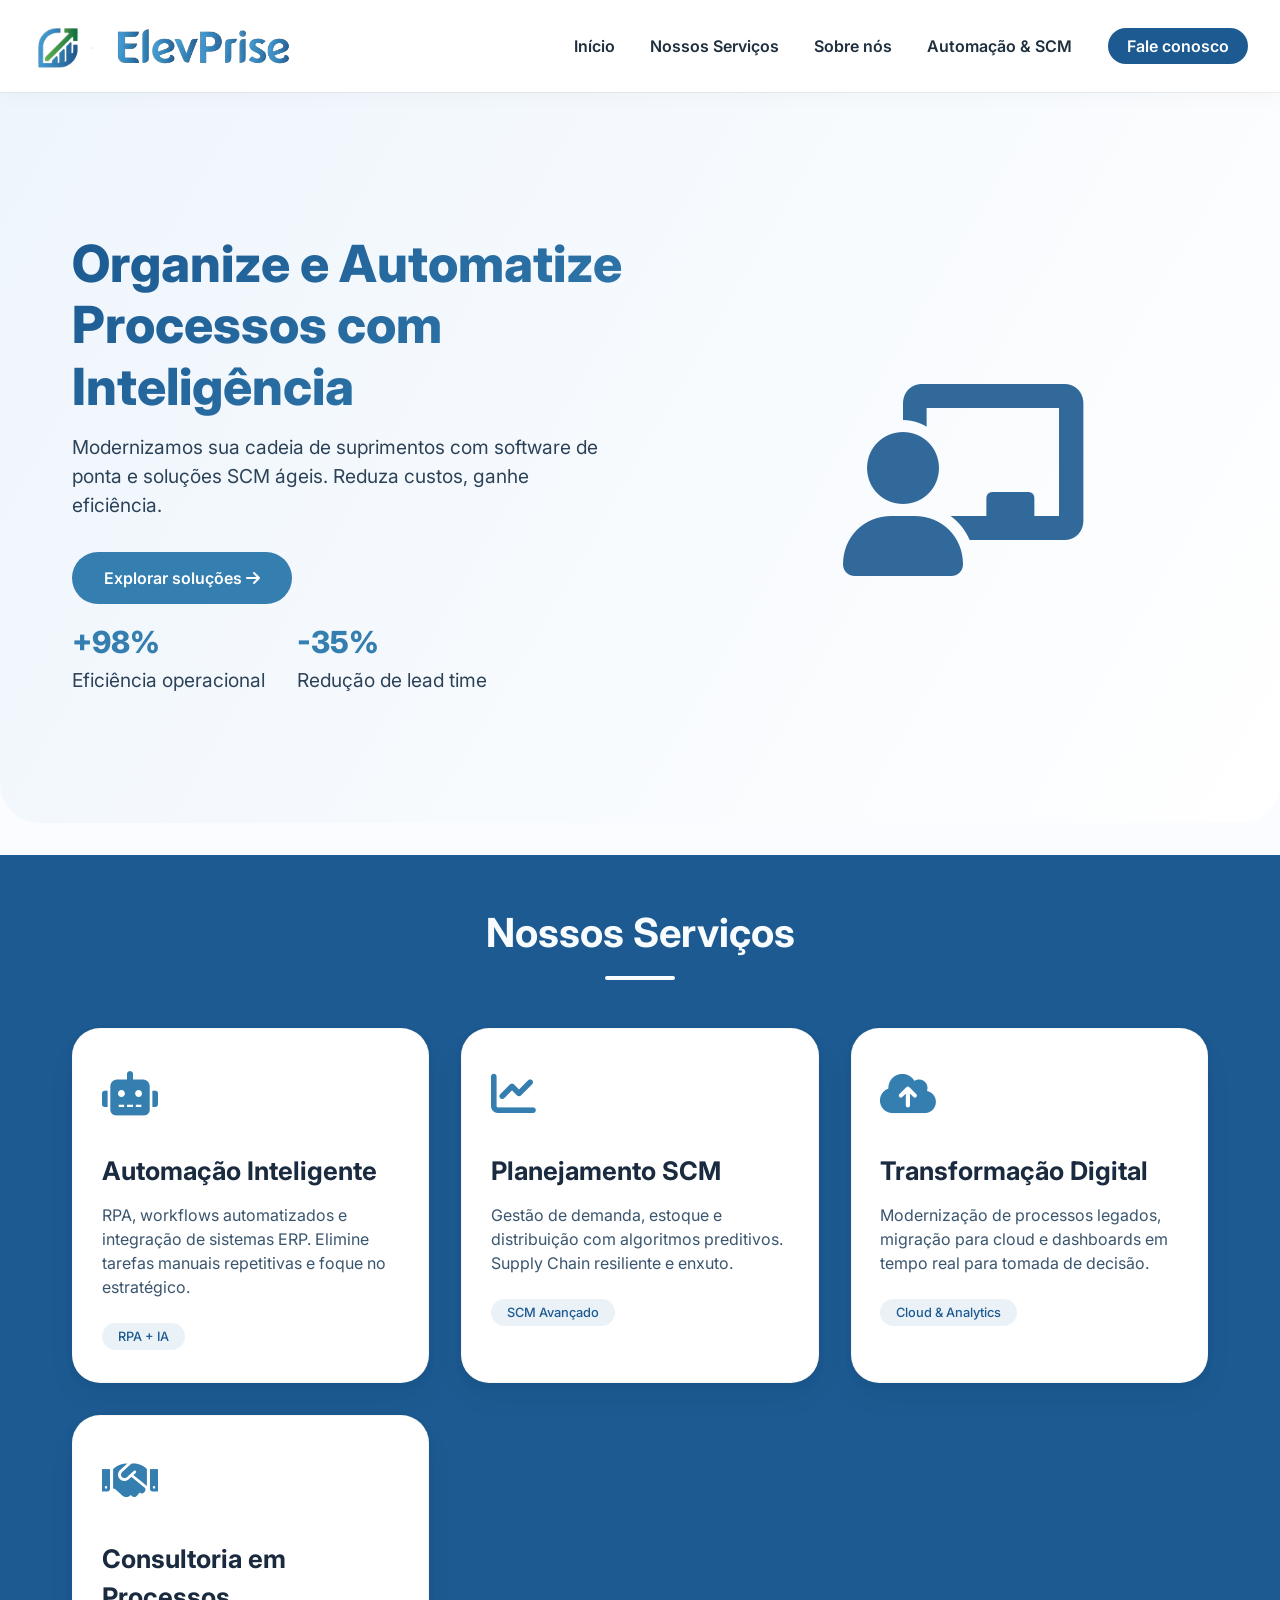
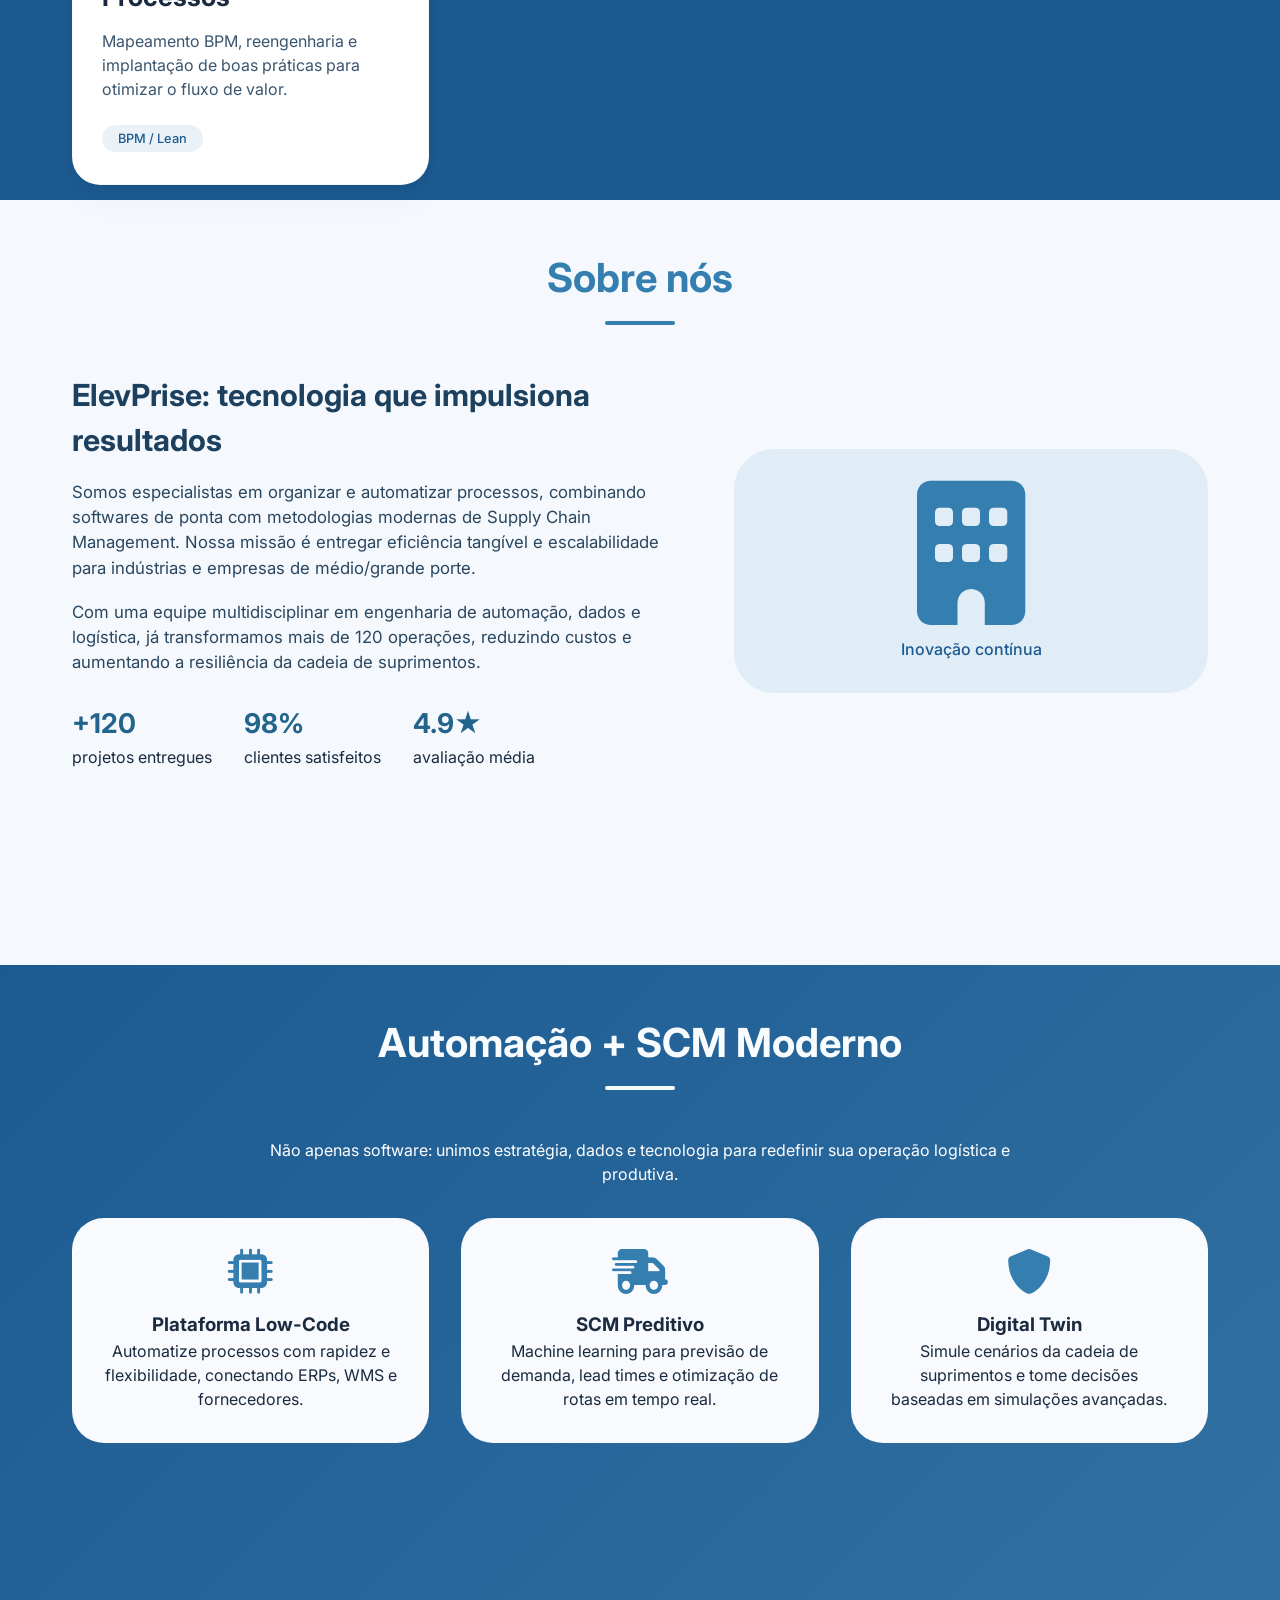
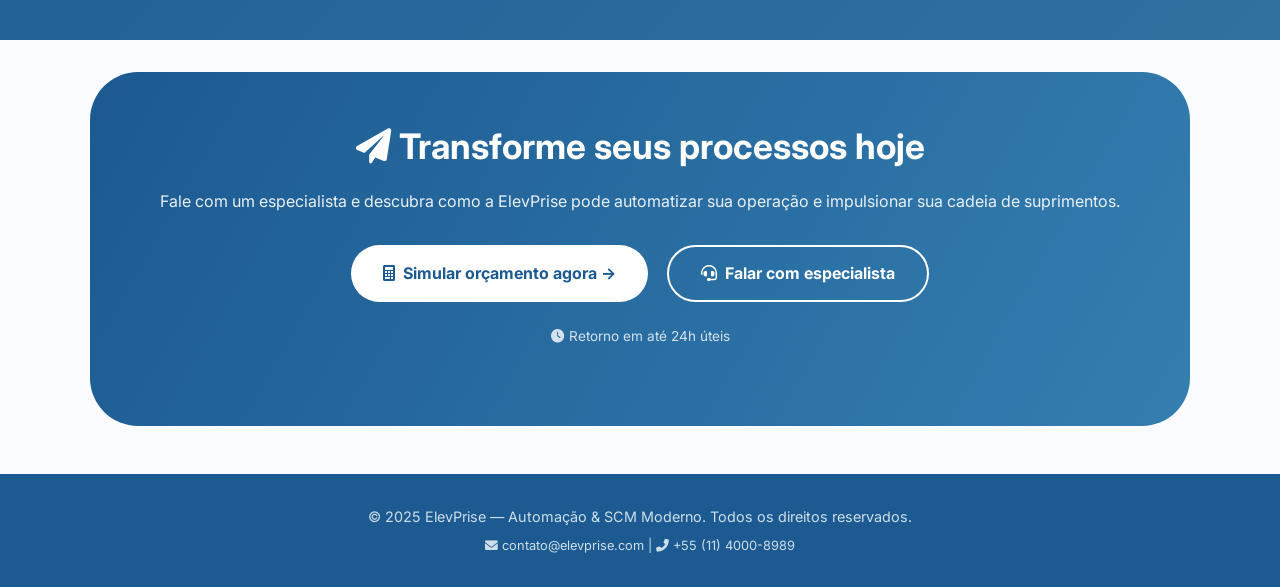
==== commit 6dab721c: "tela de orçamento" ====
--- a/index.html
+++ b/index.html
@@ -87,7 +87,7 @@
         <!-- SOBRE NÓS -->
         <section id="sobre" class="sobre">
             <div class="container">
-                <h2 class="section-title" >Sobre nós</h2>
+                <h2 class="section-title-s" >Sobre nós</h2>
                 <div class="sobre-content">
                     <div class="sobre-text">
                         <h3>ElevPrise: tecnologia que impulsiona resultados</h3>
@@ -133,13 +133,24 @@
         </section>
 
         <!-- Área de contato / orçamento que complementa a experiência e fecha o site -->
-        <section id="contato" class="contato">
-            <div class="container">
-                <h2><i class="fas fa-paper-plane"></i> Transforme seus processos hoje</h2>
-                <p>Fale com um especialista e descubra como a ElevPrise pode automatizar sua operação e impulsionar sua cadeia de suprimentos.</p>
-                <a href="#" class="btn-light" id="openContactModal">Solicitar diagnóstico gratuito →</a>
-            </div>
-        </section>
+        <!-- Área de contato / orçamento que complementa a experiência e fecha o site -->
+<section id="contato" class="contato">
+    <div class="container">
+        <h2><i class="fas fa-paper-plane"></i> Transforme seus processos hoje</h2>
+        <p>Fale com um especialista e descubra como a ElevPrise pode automatizar sua operação e impulsionar sua cadeia de suprimentos.</p>
+        <div style="display: flex; gap: 1.2rem; justify-content: center; flex-wrap: wrap; margin-top: 1rem;">
+            <a href="./orcamento/index_orcamento.html" class="btn-light" style="background: white; color: var(--azul-escuro); display: inline-flex; align-items: center; gap: 8px;">
+                <i class="fas fa-calculator"></i> Simular orçamento agora →
+            </a>
+            <a href="#" class="btn-light" id="openContactModal" style="background: transparent; border: 2px solid white; color: white; display: inline-flex; align-items: center; gap: 8px;">
+                <i class="fas fa-headset"></i> Falar com especialista
+            </a>
+        </div>
+        <p style="font-size: 0.85rem; margin-top: 1.5rem; opacity: 0.8;">
+            <i class="fas fa-clock"></i> Retorno em até 24h úteis
+        </p>
+    </div>
+</section>
     </main>
 
     <footer>
--- a/style.css
+++ b/style.css
@@ -221,18 +221,39 @@
             text-align: center;
             margin-bottom: 3rem;
             position: relative;
-            color: #fff;
+            color:#f9fcfe;
         }
 
         .section-title:after {
             content: '';
+            width: 70px;
+            height: 4px;
+            background: #f9fcfe;
+            display: block;
+            margin: 0.8rem auto 0;
+            border-radius: 4px;
+        }
+
+        .section-title-s{
+             font-size: 2.5rem;
+            font-weight: 700;
+            text-align: center;
+            margin-bottom: 3rem;
+            position: relative;
+            color:var(--azul-principal);
+        }
+
+        .section-title-s:after{
+           content: '';
             width: 70px;
             height: 4px;
             background: var(--azul-principal);
             display: block;
             margin: 0.8rem auto 0;
-            border-radius: 4px;
-        }
+            border-radius: 4px; 
+        }
+
+        
 
         .cards-grid {
             display: grid;
